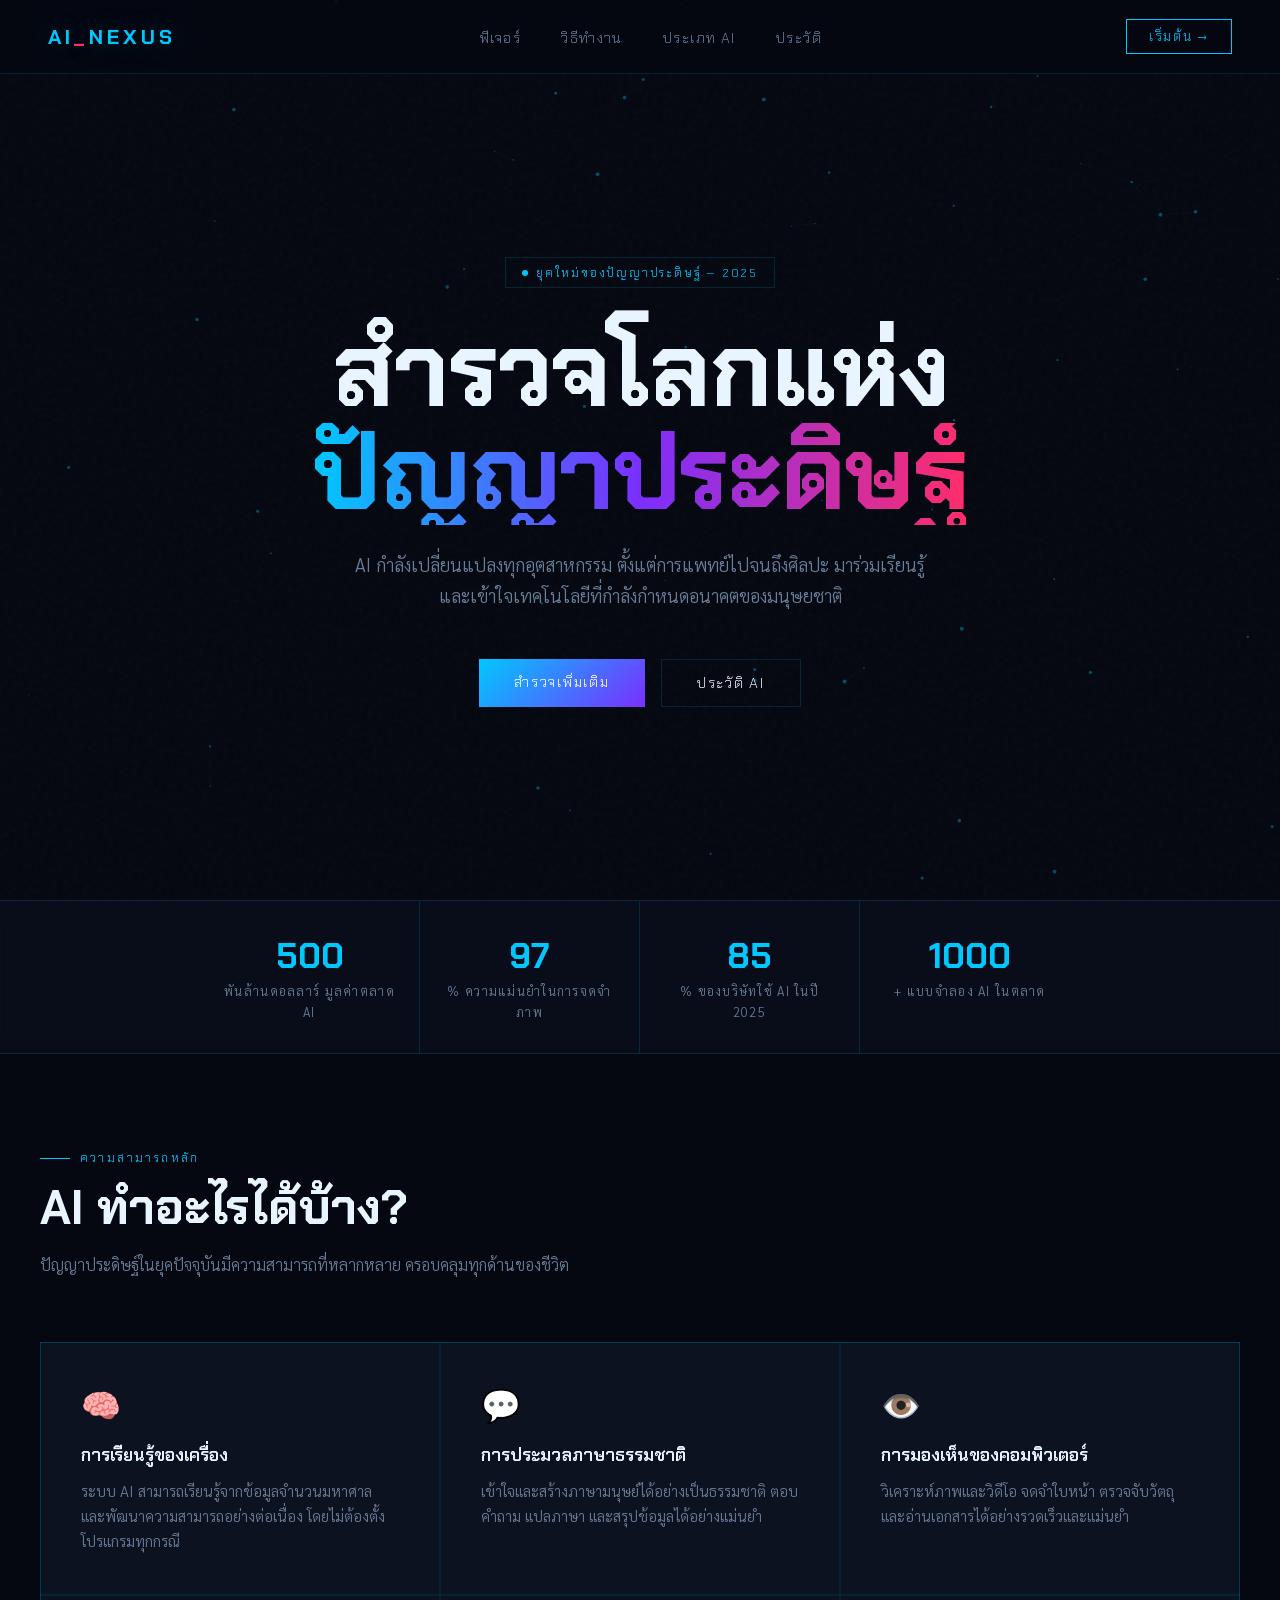
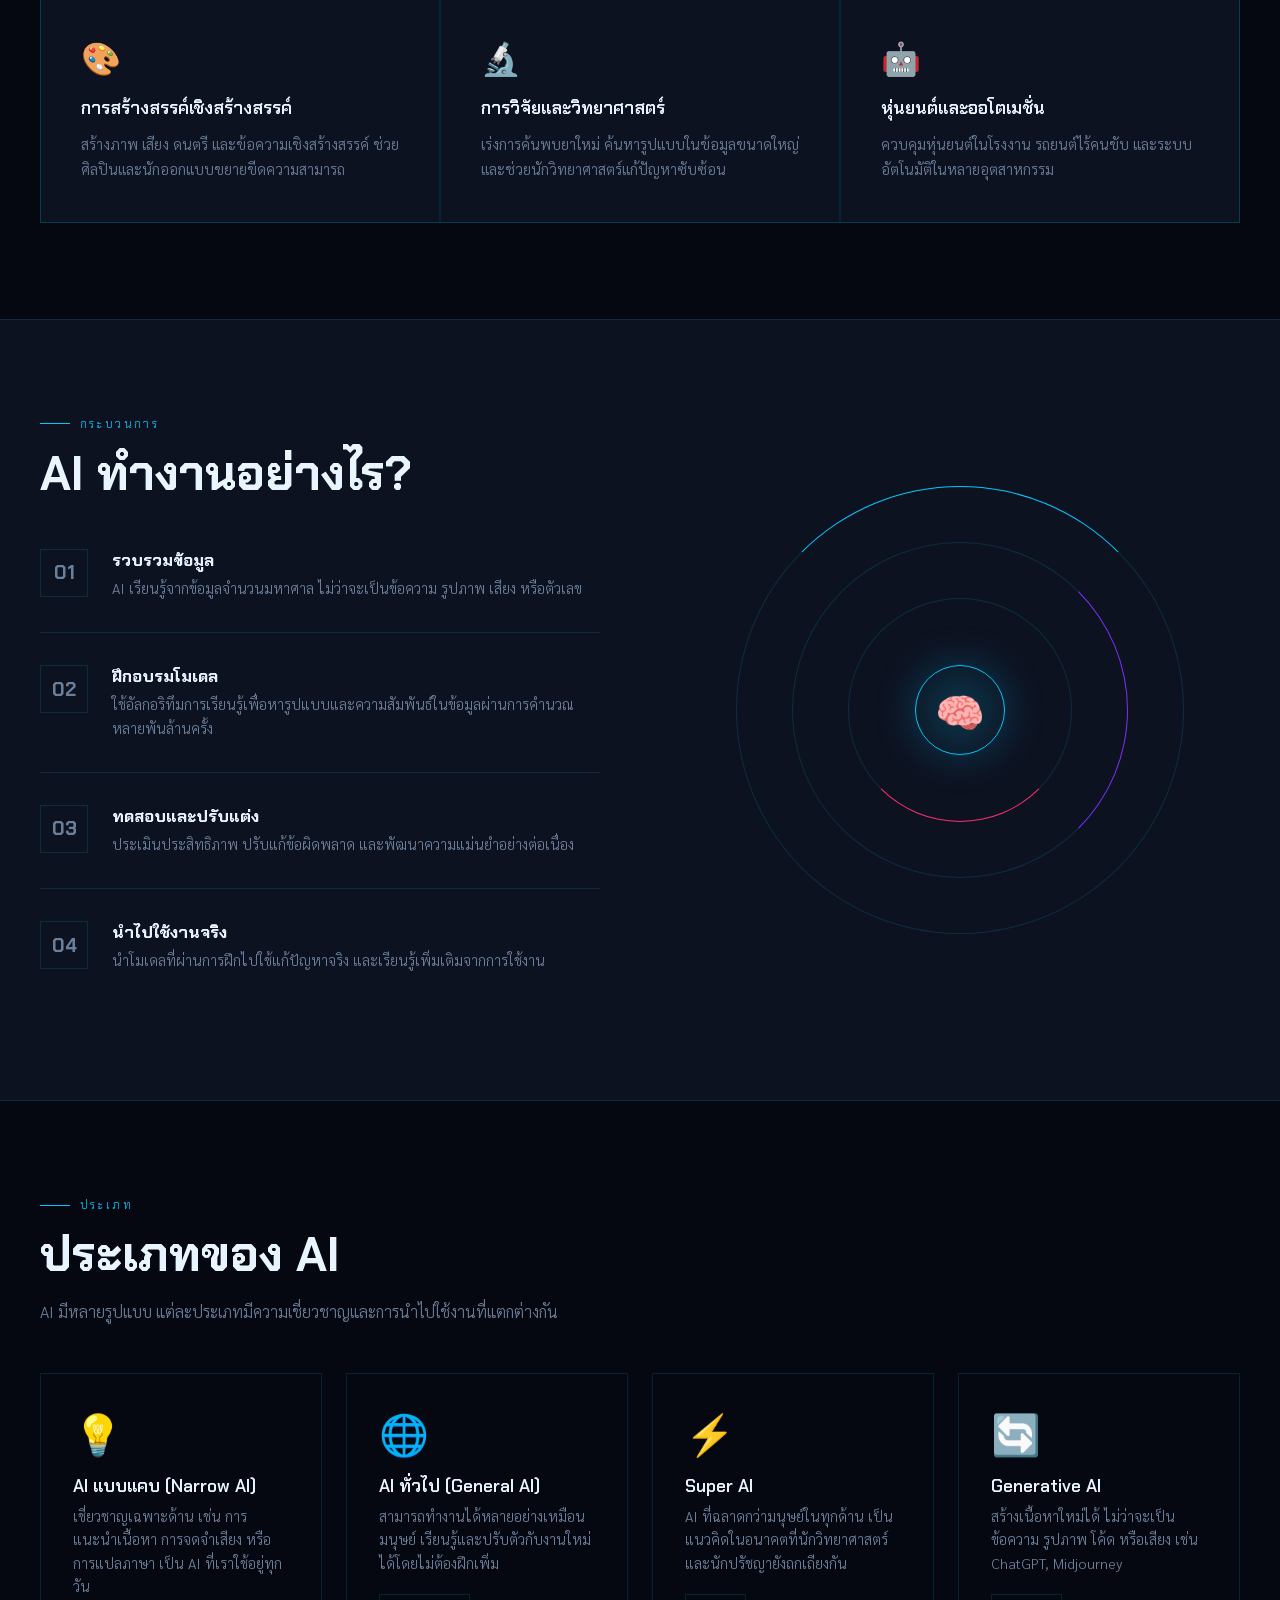
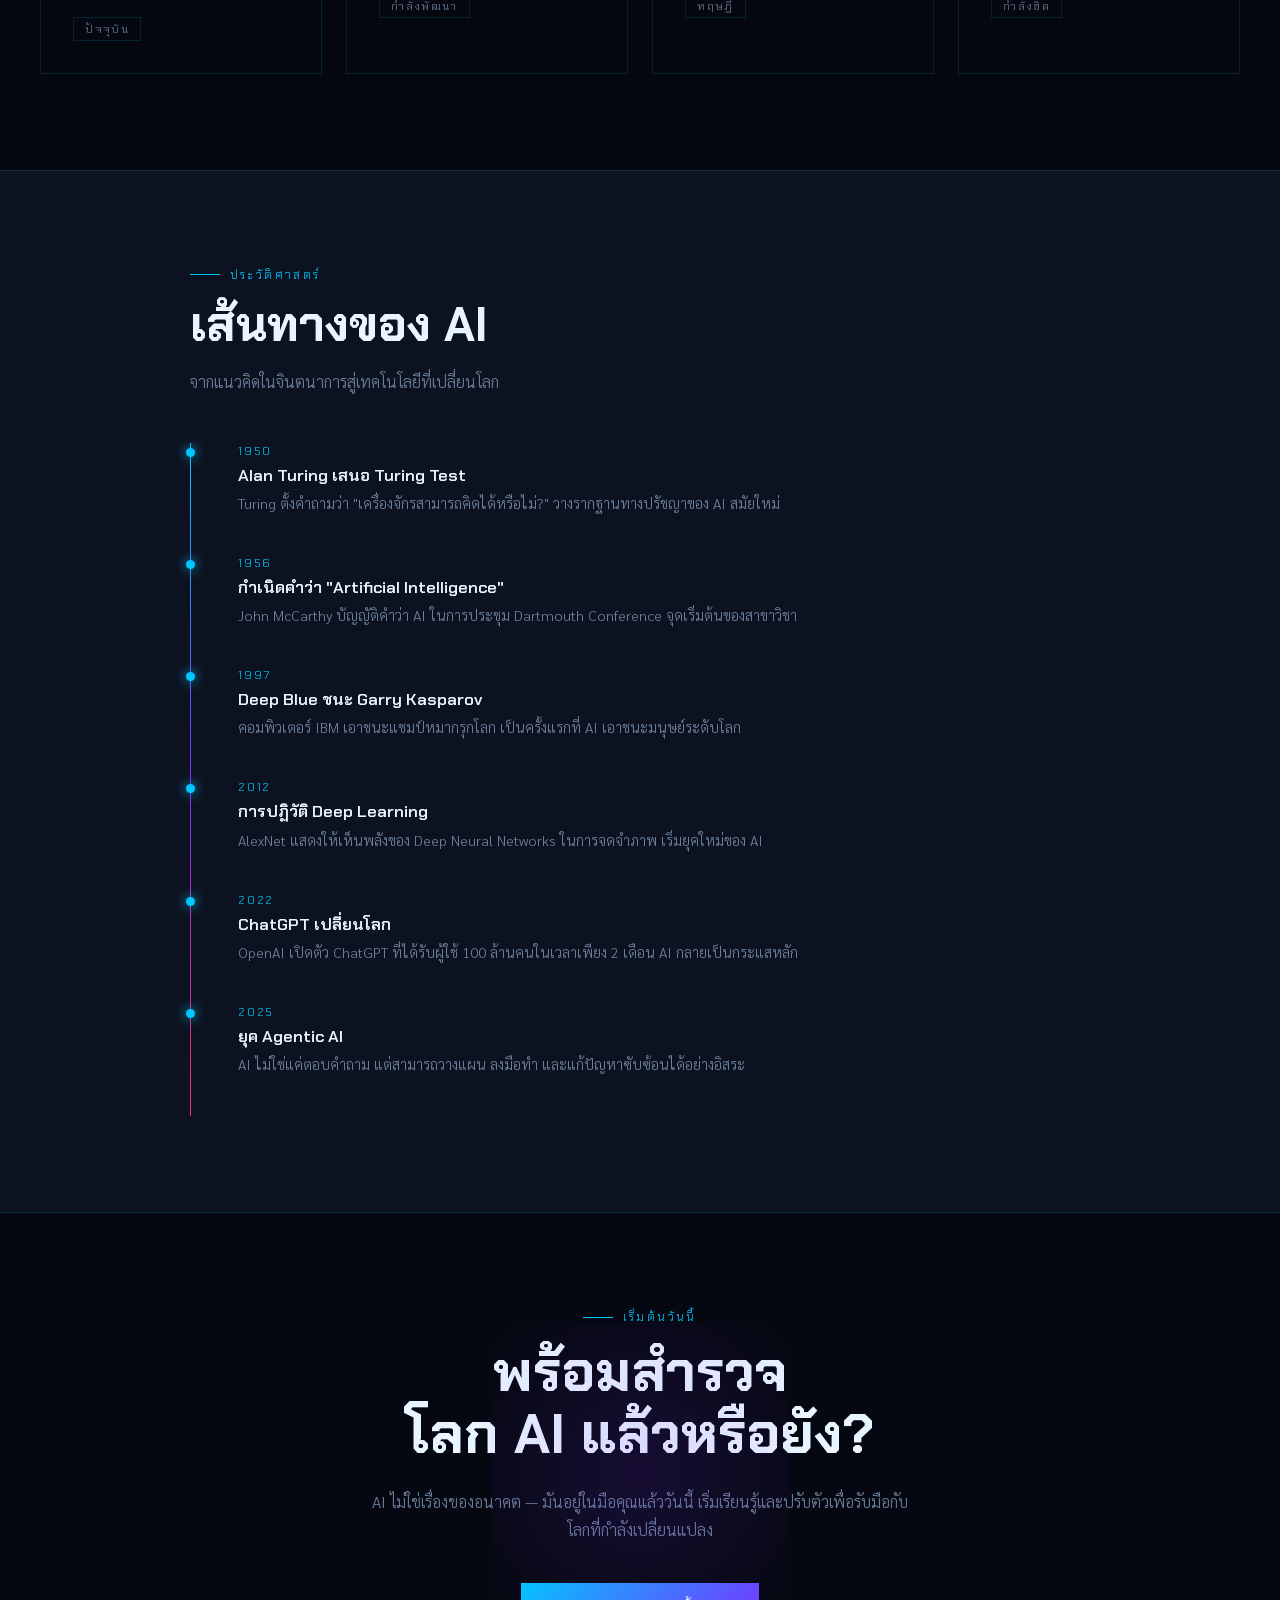
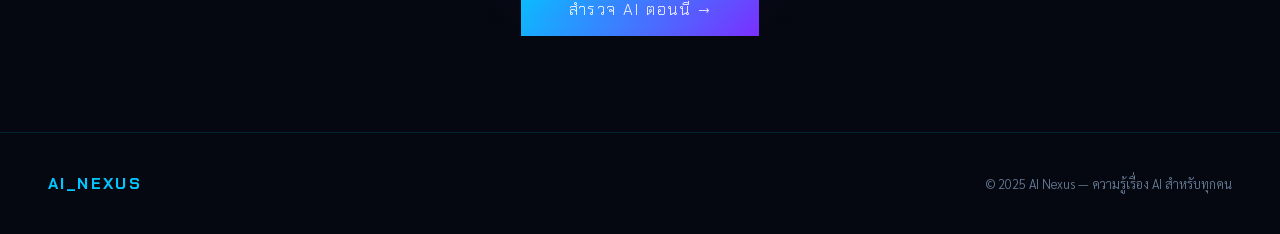
==== index.html @ 06ffc242 "Add files via upload" ====
<!DOCTYPE html>
<html lang="th">
<head>
  <meta charset="UTF-8" />
  <meta name="viewport" content="width=device-width, initial-scale=1.0"/>
  <title>AI NEXUS — อนาคตของปัญญาประดิษฐ์</title>
  <link href="https://fonts.googleapis.com/css2?family=Chakra+Petch:wght@300;400;600;700&family=Sarabun:wght@300;400;600&display=swap" rel="stylesheet"/>
  <style>
    :root {
      --bg: #050810;
      --surface: #0d1220;
      --border: rgba(0,200,255,0.15);
      --accent: #00c8ff;
      --accent2: #7b2fff;
      --accent3: #ff2d6b;
      --text: #e8f4ff;
      --muted: #6a7f9a;
      --glow: 0 0 30px rgba(0,200,255,0.3);
    }

    *, *::before, *::after { box-sizing: border-box; margin: 0; padding: 0; }

    html { scroll-behavior: smooth; }

    body {
      background: var(--bg);
      color: var(--text);
      font-family: 'Sarabun', sans-serif;
      font-weight: 300;
      overflow-x: hidden;
    }

    /* ── CANVAS BACKGROUND ── */
    #bg-canvas {
      position: fixed;
      inset: 0;
      z-index: 0;
      pointer-events: none;
    }

    /* ── NOISE OVERLAY ── */
    body::before {
      content: '';
      position: fixed;
      inset: 0;
      background-image: url("data:image/svg+xml,%3Csvg viewBox='0 0 200 200' xmlns='http://www.w3.org/2000/svg'%3E%3Cfilter id='n'%3E%3CfeTurbulence type='fractalNoise' baseFrequency='0.9' numOctaves='4' stitchTiles='stitch'/%3E%3C/filter%3E%3Crect width='100%25' height='100%25' filter='url(%23n)' opacity='0.04'/%3E%3C/svg%3E");
      pointer-events: none;
      z-index: 1;
      opacity: 0.6;
    }

    /* ── NAV ── */
    nav {
      position: fixed;
      top: 0; left: 0; right: 0;
      z-index: 100;
      display: flex;
      align-items: center;
      justify-content: space-between;
      padding: 1.2rem 3rem;
      border-bottom: 1px solid var(--border);
      backdrop-filter: blur(20px);
      background: rgba(5,8,16,0.7);
    }

    .nav-logo {
      font-family: 'Chakra Petch', monospace;
      font-weight: 700;
      font-size: 1.3rem;
      letter-spacing: 0.2em;
      color: var(--accent);
      text-shadow: var(--glow);
    }

    .nav-logo span { color: var(--accent3); }

    .nav-links {
      display: flex;
      gap: 2.5rem;
      list-style: none;
    }

    .nav-links a {
      color: var(--muted);
      text-decoration: none;
      font-size: 0.9rem;
      letter-spacing: 0.1em;
      transition: color 0.3s;
      font-family: 'Chakra Petch', monospace;
    }

    .nav-links a:hover { color: var(--accent); }

    .nav-cta {
      background: transparent;
      border: 1px solid var(--accent);
      color: var(--accent);
      padding: 0.5rem 1.4rem;
      font-family: 'Chakra Petch', monospace;
      font-size: 0.85rem;
      letter-spacing: 0.12em;
      cursor: pointer;
      transition: all 0.3s;
      text-decoration: none;
    }

    .nav-cta:hover {
      background: var(--accent);
      color: var(--bg);
      box-shadow: var(--glow);
    }

    /* ── HERO ── */
    .hero {
      position: relative;
      z-index: 2;
      min-height: 100vh;
      display: flex;
      flex-direction: column;
      align-items: center;
      justify-content: center;
      text-align: center;
      padding: 8rem 2rem 4rem;
    }

    .hero-badge {
      display: inline-flex;
      align-items: center;
      gap: 0.5rem;
      border: 1px solid var(--border);
      padding: 0.4rem 1rem;
      font-family: 'Chakra Petch', monospace;
      font-size: 0.75rem;
      letter-spacing: 0.15em;
      color: var(--accent);
      margin-bottom: 2rem;
      animation: fadeUp 0.8s ease both;
    }

    .hero-badge::before {
      content: '';
      width: 6px; height: 6px;
      background: var(--accent);
      border-radius: 50%;
      animation: pulse 1.5s infinite;
    }

    @keyframes pulse {
      0%, 100% { opacity: 1; transform: scale(1); }
      50% { opacity: 0.4; transform: scale(1.4); }
    }

    .hero h1 {
      font-family: 'Chakra Petch', monospace;
      font-weight: 700;
      font-size: clamp(2.8rem, 8vw, 7rem);
      line-height: 1.0;
      letter-spacing: -0.02em;
      margin-bottom: 1.5rem;
      animation: fadeUp 0.9s 0.1s ease both;
    }

    .hero h1 .line1 { display: block; color: var(--text); }
    .hero h1 .line2 {
      display: block;
      background: linear-gradient(90deg, var(--accent), var(--accent2), var(--accent3));
      -webkit-background-clip: text;
      -webkit-text-fill-color: transparent;
      background-clip: text;
    }

    .hero-sub {
      font-size: 1.15rem;
      color: var(--muted);
      max-width: 580px;
      line-height: 1.7;
      margin-bottom: 3rem;
      animation: fadeUp 1s 0.2s ease both;
    }

    .hero-actions {
      display: flex;
      gap: 1rem;
      flex-wrap: wrap;
      justify-content: center;
      animation: fadeUp 1s 0.3s ease both;
    }

    .btn-primary {
      background: linear-gradient(135deg, var(--accent), var(--accent2));
      border: none;
      color: #fff;
      padding: 0.85rem 2.2rem;
      font-family: 'Chakra Petch', monospace;
      font-size: 0.9rem;
      letter-spacing: 0.12em;
      cursor: pointer;
      transition: all 0.3s;
      text-decoration: none;
      display: inline-block;
    }

    .btn-primary:hover {
      transform: translateY(-2px);
      box-shadow: 0 8px 30px rgba(0,200,255,0.35);
    }

    .btn-outline {
      background: transparent;
      border: 1px solid var(--border);
      color: var(--text);
      padding: 0.85rem 2.2rem;
      font-family: 'Chakra Petch', monospace;
      font-size: 0.9rem;
      letter-spacing: 0.12em;
      cursor: pointer;
      transition: all 0.3s;
      text-decoration: none;
      display: inline-block;
    }

    .btn-outline:hover {
      border-color: var(--accent);
      color: var(--accent);
    }

    /* ── STATS BAR ── */
    .stats-bar {
      position: relative;
      z-index: 2;
      display: flex;
      justify-content: center;
      gap: 0;
      border-top: 1px solid var(--border);
      border-bottom: 1px solid var(--border);
      background: rgba(13,18,32,0.6);
      backdrop-filter: blur(10px);
    }

    .stat-item {
      flex: 1;
      max-width: 220px;
      padding: 2rem 1.5rem;
      text-align: center;
      border-right: 1px solid var(--border);
      animation: fadeUp 1s ease both;
    }

    .stat-item:last-child { border-right: none; }

    .stat-num {
      font-family: 'Chakra Petch', monospace;
      font-size: 2.2rem;
      font-weight: 700;
      color: var(--accent);
      display: block;
    }

    .stat-label {
      font-size: 0.8rem;
      color: var(--muted);
      letter-spacing: 0.1em;
      margin-top: 0.3rem;
    }

    /* ── SECTION COMMON ── */
    section {
      position: relative;
      z-index: 2;
      padding: 6rem 2rem;
    }

    .section-tag {
      font-family: 'Chakra Petch', monospace;
      font-size: 0.75rem;
      letter-spacing: 0.2em;
      color: var(--accent);
      text-transform: uppercase;
      margin-bottom: 1rem;
      display: flex;
      align-items: center;
      gap: 0.6rem;
    }

    .section-tag::before {
      content: '';
      width: 30px; height: 1px;
      background: var(--accent);
    }

    .section-title {
      font-family: 'Chakra Petch', monospace;
      font-size: clamp(1.8rem, 4vw, 3rem);
      font-weight: 700;
      line-height: 1.1;
      margin-bottom: 1rem;
    }

    .section-desc {
      color: var(--muted);
      font-size: 1rem;
      line-height: 1.7;
      max-width: 540px;
    }

    /* ── FEATURES GRID ── */
    #features {
      max-width: 1200px;
      margin: 0 auto;
    }

    .features-header {
      margin-bottom: 4rem;
    }

    .features-grid {
      display: grid;
      grid-template-columns: repeat(auto-fit, minmax(320px, 1fr));
      gap: 1.5px;
      background: var(--border);
      border: 1px solid var(--border);
    }

    .feature-card {
      background: var(--surface);
      padding: 2.5rem;
      transition: background 0.3s;
      position: relative;
      overflow: hidden;
    }

    .feature-card::before {
      content: '';
      position: absolute;
      top: 0; left: 0; right: 0;
      height: 2px;
      background: linear-gradient(90deg, var(--accent), var(--accent2));
      transform: scaleX(0);
      transform-origin: left;
      transition: transform 0.4s ease;
    }

    .feature-card:hover::before { transform: scaleX(1); }
    .feature-card:hover { background: #101828; }

    .feature-icon {
      font-size: 2rem;
      margin-bottom: 1.2rem;
      display: block;
    }

    .feature-title {
      font-family: 'Chakra Petch', monospace;
      font-size: 1.1rem;
      font-weight: 600;
      margin-bottom: 0.8rem;
      color: var(--text);
    }

    .feature-text {
      color: var(--muted);
      font-size: 0.95rem;
      line-height: 1.65;
    }

    /* ── HOW IT WORKS ── */
    #how {
      background: var(--surface);
      border-top: 1px solid var(--border);
      border-bottom: 1px solid var(--border);
    }

    .how-inner {
      max-width: 1200px;
      margin: 0 auto;
      display: grid;
      grid-template-columns: 1fr 1fr;
      gap: 5rem;
      align-items: center;
    }

    .steps {
      display: flex;
      flex-direction: column;
      gap: 0;
    }

    .step {
      display: flex;
      gap: 1.5rem;
      padding: 2rem 0;
      border-bottom: 1px solid var(--border);
      cursor: default;
      transition: all 0.3s;
    }

    .step:last-child { border-bottom: none; }
    .step:hover .step-num { color: var(--accent); border-color: var(--accent); box-shadow: var(--glow); }

    .step-num {
      font-family: 'Chakra Petch', monospace;
      font-size: 1.2rem;
      font-weight: 700;
      color: var(--muted);
      border: 1px solid var(--border);
      width: 48px; height: 48px;
      display: flex;
      align-items: center;
      justify-content: center;
      flex-shrink: 0;
      transition: all 0.3s;
    }

    .step-info h3 {
      font-family: 'Chakra Petch', monospace;
      font-size: 1.05rem;
      margin-bottom: 0.4rem;
    }

    .step-info p {
      color: var(--muted);
      font-size: 0.9rem;
      line-height: 1.6;
    }

    /* ── AI BRAIN VISUAL ── */
    .brain-visual {
      position: relative;
      width: 100%;
      aspect-ratio: 1;
      display: flex;
      align-items: center;
      justify-content: center;
    }

    .brain-ring {
      position: absolute;
      border-radius: 50%;
      border: 1px solid var(--border);
      animation: spin linear infinite;
    }

    .ring1 { width: 80%; height: 80%; border-top-color: var(--accent); animation-duration: 12s; }
    .ring2 { width: 60%; height: 60%; border-right-color: var(--accent2); animation-duration: 8s; animation-direction: reverse; }
    .ring3 { width: 40%; height: 40%; border-bottom-color: var(--accent3); animation-duration: 5s; }

    @keyframes spin {
      from { transform: rotate(0deg); }
      to { transform: rotate(360deg); }
    }

    .brain-core {
      width: 90px; height: 90px;
      background: radial-gradient(circle, rgba(0,200,255,0.2), transparent);
      border: 1px solid var(--accent);
      border-radius: 50%;
      display: flex;
      align-items: center;
      justify-content: center;
      font-size: 2.5rem;
      z-index: 1;
      box-shadow: 0 0 40px rgba(0,200,255,0.25);
      animation: breathe 3s ease-in-out infinite;
    }

    @keyframes breathe {
      0%, 100% { transform: scale(1); box-shadow: 0 0 40px rgba(0,200,255,0.25); }
      50% { transform: scale(1.05); box-shadow: 0 0 60px rgba(0,200,255,0.5); }
    }

    /* ── CARDS (AI TYPES) ── */
    #types {
      max-width: 1200px;
      margin: 0 auto;
    }

    .types-grid {
      display: grid;
      grid-template-columns: repeat(auto-fit, minmax(260px, 1fr));
      gap: 1.5rem;
      margin-top: 3rem;
    }

    .type-card {
      border: 1px solid var(--border);
      padding: 2rem;
      position: relative;
      overflow: hidden;
      transition: all 0.4s;
    }

    .type-card::after {
      content: '';
      position: absolute;
      bottom: 0; left: 0; right: 0;
      height: 60%;
      background: radial-gradient(ellipse at bottom, rgba(0,200,255,0.07), transparent);
      opacity: 0;
      transition: opacity 0.4s;
    }

    .type-card:hover { border-color: var(--accent); transform: translateY(-4px); }
    .type-card:hover::after { opacity: 1; }

    .type-emoji { font-size: 2.5rem; margin-bottom: 1rem; display: block; }

    .type-name {
      font-family: 'Chakra Petch', monospace;
      font-size: 1.1rem;
      font-weight: 600;
      margin-bottom: 0.5rem;
    }

    .type-desc {
      color: var(--muted);
      font-size: 0.9rem;
      line-height: 1.6;
    }

    .type-tag {
      margin-top: 1.2rem;
      display: inline-block;
      font-family: 'Chakra Petch', monospace;
      font-size: 0.7rem;
      letter-spacing: 0.12em;
      padding: 0.25rem 0.7rem;
      border: 1px solid var(--border);
      color: var(--muted);
    }

    /* ── TIMELINE ── */
    #timeline {
      background: var(--surface);
      border-top: 1px solid var(--border);
      border-bottom: 1px solid var(--border);
    }

    .timeline-inner {
      max-width: 900px;
      margin: 0 auto;
    }

    .timeline {
      position: relative;
      margin-top: 3rem;
      padding-left: 3rem;
    }

    .timeline::before {
      content: '';
      position: absolute;
      left: 0; top: 0; bottom: 0;
      width: 1px;
      background: linear-gradient(to bottom, var(--accent), var(--accent2), var(--accent3));
    }

    .tl-item {
      position: relative;
      padding-bottom: 2.5rem;
    }

    .tl-item::before {
      content: '';
      position: absolute;
      left: -3rem;
      top: 0.3rem;
      width: 9px; height: 9px;
      border-radius: 50%;
      background: var(--accent);
      transform: translateX(-4px);
      box-shadow: 0 0 12px var(--accent);
    }

    .tl-year {
      font-family: 'Chakra Petch', monospace;
      font-size: 0.75rem;
      color: var(--accent);
      letter-spacing: 0.15em;
      margin-bottom: 0.3rem;
    }

    .tl-title {
      font-family: 'Chakra Petch', monospace;
      font-size: 1.05rem;
      font-weight: 600;
      margin-bottom: 0.4rem;
    }

    .tl-desc {
      color: var(--muted);
      font-size: 0.9rem;
      line-height: 1.6;
      max-width: 600px;
    }

    /* ── CTA ── */
    #cta {
      text-align: center;
      max-width: 700px;
      margin: 0 auto;
    }

    .cta-glow {
      width: 300px; height: 300px;
      background: radial-gradient(circle, rgba(123,47,255,0.15), transparent);
      position: absolute;
      top: 50%; left: 50%;
      transform: translate(-50%, -50%);
      pointer-events: none;
    }

    /* ── FOOTER ── */
    footer {
      position: relative;
      z-index: 2;
      border-top: 1px solid var(--border);
      padding: 2.5rem 3rem;
      display: flex;
      justify-content: space-between;
      align-items: center;
      flex-wrap: wrap;
      gap: 1rem;
    }

    .footer-logo {
      font-family: 'Chakra Petch', monospace;
      font-weight: 700;
      color: var(--accent);
      font-size: 1rem;
      letter-spacing: 0.15em;
    }

    .footer-copy {
      color: var(--muted);
      font-size: 0.8rem;
    }

    /* ── ANIMATIONS ── */
    @keyframes fadeUp {
      from { opacity: 0; transform: translateY(24px); }
      to { opacity: 1; transform: translateY(0); }
    }

    .reveal {
      opacity: 0;
      transform: translateY(30px);
      transition: opacity 0.7s ease, transform 0.7s ease;
    }

    .reveal.visible {
      opacity: 1;
      transform: translateY(0);
    }

    /* ── SCROLLBAR ── */
    ::-webkit-scrollbar { width: 5px; }
    ::-webkit-scrollbar-track { background: var(--bg); }
    ::-webkit-scrollbar-thumb { background: var(--accent); }

    /* ── RESPONSIVE ── */
    @media (max-width: 768px) {
      nav { padding: 1rem 1.5rem; }
      .nav-links { display: none; }
      .how-inner { grid-template-columns: 1fr; }
      .brain-visual { display: none; }
      footer { flex-direction: column; text-align: center; }
    }
  </style>
</head>
<body>

<canvas id="bg-canvas"></canvas>

<!-- NAV -->
<nav>
  <div class="nav-logo">AI<span>_</span>NEXUS</div>
  <ul class="nav-links">
    <li><a href="#features">ฟีเจอร์</a></li>
    <li><a href="#how">วิธีทำงาน</a></li>
    <li><a href="#types">ประเภท AI</a></li>
    <li><a href="#timeline">ประวัติ</a></li>
  </ul>
  <a href="#cta" class="nav-cta">เริ่มต้น →</a>
</nav>

<!-- HERO -->
<section class="hero">
  <div class="hero-badge">ยุคใหม่ของปัญญาประดิษฐ์ — 2025</div>
  <h1>
    <span class="line1">สำรวจโลกแห่ง</span>
    <span class="line2">ปัญญาประดิษฐ์</span>
  </h1>
  <p class="hero-sub">
    AI กำลังเปลี่ยนแปลงทุกอุตสาหกรรม ตั้งแต่การแพทย์ไปจนถึงศิลปะ
    มาร่วมเรียนรู้และเข้าใจเทคโนโลยีที่กำลังกำหนดอนาคตของมนุษยชาติ
  </p>
  <div class="hero-actions">
    <a href="#features" class="btn-primary">สำรวจเพิ่มเติม</a>
    <a href="#timeline" class="btn-outline">ประวัติ AI</a>
  </div>
</section>

<!-- STATS -->
<div class="stats-bar">
  <div class="stat-item">
    <span class="stat-num" data-target="500">0</span>
    <span class="stat-label">พันล้านดอลลาร์ มูลค่าตลาด AI</span>
  </div>
  <div class="stat-item">
    <span class="stat-num" data-target="97">0</span>
    <span class="stat-label">% ความแม่นยำในการจดจำภาพ</span>
  </div>
  <div class="stat-item">
    <span class="stat-num" data-target="85">0</span>
    <span class="stat-label">% ของบริษัทใช้ AI ในปี 2025</span>
  </div>
  <div class="stat-item">
    <span class="stat-num" data-target="1000">0</span>
    <span class="stat-label">+ แบบจำลอง AI ในตลาด</span>
  </div>
</div>

<!-- FEATURES -->
<section>
  <div id="features">
    <div class="features-header reveal">
      <div class="section-tag">ความสามารถหลัก</div>
      <h2 class="section-title">AI ทำอะไรได้บ้าง?</h2>
      <p class="section-desc">ปัญญาประดิษฐ์ในยุคปัจจุบันมีความสามารถที่หลากหลาย ครอบคลุมทุกด้านของชีวิต</p>
    </div>
    <div class="features-grid">
      <div class="feature-card reveal">
        <span class="feature-icon">🧠</span>
        <div class="feature-title">การเรียนรู้ของเครื่อง</div>
        <p class="feature-text">ระบบ AI สามารถเรียนรู้จากข้อมูลจำนวนมหาศาล และพัฒนาความสามารถอย่างต่อเนื่อง โดยไม่ต้องตั้งโปรแกรมทุกกรณี</p>
      </div>
      <div class="feature-card reveal">
        <span class="feature-icon">💬</span>
        <div class="feature-title">การประมวลภาษาธรรมชาติ</div>
        <p class="feature-text">เข้าใจและสร้างภาษามนุษย์ได้อย่างเป็นธรรมชาติ ตอบคำถาม แปลภาษา และสรุปข้อมูลได้อย่างแม่นยำ</p>
      </div>
      <div class="feature-card reveal">
        <span class="feature-icon">👁️</span>
        <div class="feature-title">การมองเห็นของคอมพิวเตอร์</div>
        <p class="feature-text">วิเคราะห์ภาพและวิดีโอ จดจำใบหน้า ตรวจจับวัตถุ และอ่านเอกสารได้อย่างรวดเร็วและแม่นยำ</p>
      </div>
      <div class="feature-card reveal">
        <span class="feature-icon">🎨</span>
        <div class="feature-title">การสร้างสรรค์เชิงสร้างสรรค์</div>
        <p class="feature-text">สร้างภาพ เสียง ดนตรี และข้อความเชิงสร้างสรรค์ ช่วยศิลปินและนักออกแบบขยายขีดความสามารถ</p>
      </div>
      <div class="feature-card reveal">
        <span class="feature-icon">🔬</span>
        <div class="feature-title">การวิจัยและวิทยาศาสตร์</div>
        <p class="feature-text">เร่งการค้นพบยาใหม่ ค้นหารูปแบบในข้อมูลขนาดใหญ่ และช่วยนักวิทยาศาสตร์แก้ปัญหาซับซ้อน</p>
      </div>
      <div class="feature-card reveal">
        <span class="feature-icon">🤖</span>
        <div class="feature-title">หุ่นยนต์และออโตเมชั่น</div>
        <p class="feature-text">ควบคุมหุ่นยนต์ในโรงงาน รถยนต์ไร้คนขับ และระบบอัตโนมัติในหลายอุตสาหกรรม</p>
      </div>
    </div>
  </div>
</section>

<!-- HOW IT WORKS -->
<section id="how">
  <div class="how-inner">
    <div>
      <div class="section-tag reveal">กระบวนการ</div>
      <h2 class="section-title reveal">AI ทำงานอย่างไร?</h2>
      <div class="steps">
        <div class="step reveal">
          <div class="step-num">01</div>
          <div class="step-info">
            <h3>รวบรวมข้อมูล</h3>
            <p>AI เรียนรู้จากข้อมูลจำนวนมหาศาล ไม่ว่าจะเป็นข้อความ รูปภาพ เสียง หรือตัวเลข</p>
          </div>
        </div>
        <div class="step reveal">
          <div class="step-num">02</div>
          <div class="step-info">
            <h3>ฝึกอบรมโมเดล</h3>
            <p>ใช้อัลกอริทึมการเรียนรู้เพื่อหารูปแบบและความสัมพันธ์ในข้อมูลผ่านการคำนวณหลายพันล้านครั้ง</p>
          </div>
        </div>
        <div class="step reveal">
          <div class="step-num">03</div>
          <div class="step-info">
            <h3>ทดสอบและปรับแต่ง</h3>
            <p>ประเมินประสิทธิภาพ ปรับแก้ข้อผิดพลาด และพัฒนาความแม่นยำอย่างต่อเนื่อง</p>
          </div>
        </div>
        <div class="step reveal">
          <div class="step-num">04</div>
          <div class="step-info">
            <h3>นำไปใช้งานจริง</h3>
            <p>นำโมเดลที่ผ่านการฝึกไปใช้แก้ปัญหาจริง และเรียนรู้เพิ่มเติมจากการใช้งาน</p>
          </div>
        </div>
      </div>
    </div>
    <div class="brain-visual">
      <div class="brain-ring ring1"></div>
      <div class="brain-ring ring2"></div>
      <div class="brain-ring ring3"></div>
      <div class="brain-core">🧠</div>
    </div>
  </div>
</section>

<!-- TYPES -->
<section>
  <div id="types">
    <div class="reveal">
      <div class="section-tag">ประเภท</div>
      <h2 class="section-title">ประเภทของ AI</h2>
      <p class="section-desc">AI มีหลายรูปแบบ แต่ละประเภทมีความเชี่ยวชาญและการนำไปใช้งานที่แตกต่างกัน</p>
    </div>
    <div class="types-grid">
      <div class="type-card reveal">
        <span class="type-emoji">💡</span>
        <div class="type-name">AI แบบแคบ (Narrow AI)</div>
        <p class="type-desc">เชี่ยวชาญเฉพาะด้าน เช่น การแนะนำเนื้อหา การจดจำเสียง หรือการแปลภาษา เป็น AI ที่เราใช้อยู่ทุกวัน</p>
        <span class="type-tag">ปัจจุบัน</span>
      </div>
      <div class="type-card reveal">
        <span class="type-emoji">🌐</span>
        <div class="type-name">AI ทั่วไป (General AI)</div>
        <p class="type-desc">สามารถทำงานได้หลายอย่างเหมือนมนุษย์ เรียนรู้และปรับตัวกับงานใหม่ได้โดยไม่ต้องฝึกเพิ่ม</p>
        <span class="type-tag">กำลังพัฒนา</span>
      </div>
      <div class="type-card reveal">
        <span class="type-emoji">⚡</span>
        <div class="type-name">Super AI</div>
        <p class="type-desc">AI ที่ฉลาดกว่ามนุษย์ในทุกด้าน เป็นแนวคิดในอนาคตที่นักวิทยาศาสตร์และนักปรัชญายังถกเถียงกัน</p>
        <span class="type-tag">ทฤษฎี</span>
      </div>
      <div class="type-card reveal">
        <span class="type-emoji">🔄</span>
        <div class="type-name">Generative AI</div>
        <p class="type-desc">สร้างเนื้อหาใหม่ได้ ไม่ว่าจะเป็นข้อความ รูปภาพ โค้ด หรือเสียง เช่น ChatGPT, Midjourney</p>
        <span class="type-tag">กำลังฮิต</span>
      </div>
    </div>
  </div>
</section>

<!-- TIMELINE -->
<section id="timeline">
  <div class="timeline-inner">
    <div class="reveal">
      <div class="section-tag">ประวัติศาสตร์</div>
      <h2 class="section-title">เส้นทางของ AI</h2>
      <p class="section-desc">จากแนวคิดในจินตนาการสู่เทคโนโลยีที่เปลี่ยนโลก</p>
    </div>
    <div class="timeline">
      <div class="tl-item reveal">
        <div class="tl-year">1950</div>
        <div class="tl-title">Alan Turing เสนอ Turing Test</div>
        <p class="tl-desc">Turing ตั้งคำถามว่า "เครื่องจักรสามารถคิดได้หรือไม่?" วางรากฐานทางปรัชญาของ AI สมัยใหม่</p>
      </div>
      <div class="tl-item reveal">
        <div class="tl-year">1956</div>
        <div class="tl-title">กำเนิดคำว่า "Artificial Intelligence"</div>
        <p class="tl-desc">John McCarthy บัญญัติคำว่า AI ในการประชุม Dartmouth Conference จุดเริ่มต้นของสาขาวิชา</p>
      </div>
      <div class="tl-item reveal">
        <div class="tl-year">1997</div>
        <div class="tl-title">Deep Blue ชนะ Garry Kasparov</div>
        <p class="tl-desc">คอมพิวเตอร์ IBM เอาชนะแชมป์หมากรุกโลก เป็นครั้งแรกที่ AI เอาชนะมนุษย์ระดับโลก</p>
      </div>
      <div class="tl-item reveal">
        <div class="tl-year">2012</div>
        <div class="tl-title">การปฏิวัติ Deep Learning</div>
        <p class="tl-desc">AlexNet แสดงให้เห็นพลังของ Deep Neural Networks ในการจดจำภาพ เริ่มยุคใหม่ของ AI</p>
      </div>
      <div class="tl-item reveal">
        <div class="tl-year">2022</div>
        <div class="tl-title">ChatGPT เปลี่ยนโลก</div>
        <p class="tl-desc">OpenAI เปิดตัว ChatGPT ที่ได้รับผู้ใช้ 100 ล้านคนในเวลาเพียง 2 เดือน AI กลายเป็นกระแสหลัก</p>
      </div>
      <div class="tl-item reveal">
        <div class="tl-year">2025</div>
        <div class="tl-title">ยุค Agentic AI</div>
        <p class="tl-desc">AI ไม่ใช่แค่ตอบคำถาม แต่สามารถวางแผน ลงมือทำ และแก้ปัญหาซับซ้อนได้อย่างอิสระ</p>
      </div>
    </div>
  </div>
</section>

<!-- CTA -->
<section>
  <div id="cta" class="reveal">
    <div class="cta-glow"></div>
    <div class="section-tag" style="justify-content:center">เริ่มต้นวันนี้</div>
    <h2 class="section-title" style="font-size:clamp(2rem,5vw,3.5rem)">พร้อมสำรวจ<br>โลก AI แล้วหรือยัง?</h2>
    <p class="section-desc" style="margin:1.5rem auto 2.5rem;text-align:center">
      AI ไม่ใช่เรื่องของอนาคต — มันอยู่ในมือคุณแล้ววันนี้
      เริ่มเรียนรู้และปรับตัวเพื่อรับมือกับโลกที่กำลังเปลี่ยนแปลง
    </p>
    <a href="#features" class="btn-primary" style="font-size:1rem;padding:1rem 3rem">สำรวจ AI ตอนนี้ →</a>
  </div>
</section>

<!-- FOOTER -->
<footer>
  <div class="footer-logo">AI_NEXUS</div>
  <div class="footer-copy">© 2025 AI Nexus — ความรู้เรื่อง AI สำหรับทุกคน</div>
</footer>

<script>
  /* ── CANVAS PARTICLE NETWORK ── */
  const canvas = document.getElementById('bg-canvas');
  const ctx = canvas.getContext('2d');
  let W, H, particles = [];

  function resize() {
    W = canvas.width = window.innerWidth;
    H = canvas.height = window.innerHeight;
  }

  function createParticles() {
    particles = [];
    const count = Math.floor((W * H) / 18000);
    for (let i = 0; i < count; i++) {
      particles.push({
        x: Math.random() * W,
        y: Math.random() * H,
        vx: (Math.random() - 0.5) * 0.3,
        vy: (Math.random() - 0.5) * 0.3,
        r: Math.random() * 1.5 + 0.5,
      });
    }
  }

  function draw() {
    ctx.clearRect(0, 0, W, H);
    particles.forEach(p => {
      p.x += p.vx; p.y += p.vy;
      if (p.x < 0) p.x = W; if (p.x > W) p.x = 0;
      if (p.y < 0) p.y = H; if (p.y > H) p.y = 0;
      ctx.beginPath();
      ctx.arc(p.x, p.y, p.r, 0, Math.PI * 2);
      ctx.fillStyle = 'rgba(0,200,255,0.35)';
      ctx.fill();
    });
    particles.forEach((a, i) => {
      particles.slice(i + 1).forEach(b => {
        const dx = a.x - b.x, dy = a.y - b.y;
        const dist = Math.sqrt(dx * dx + dy * dy);
        if (dist < 120) {
          ctx.beginPath();
          ctx.moveTo(a.x, a.y);
          ctx.lineTo(b.x, b.y);
          ctx.strokeStyle = `rgba(0,200,255,${0.12 * (1 - dist / 120)})`;
          ctx.lineWidth = 0.5;
          ctx.stroke();
        }
      });
    });
    requestAnimationFrame(draw);
  }

  window.addEventListener('resize', () => { resize(); createParticles(); });
  resize(); createParticles(); draw();

  /* ── COUNTER ANIMATION ── */
  function animateCounter(el, target, suffix = '') {
    let current = 0;
    const step = target / 60;
    const timer = setInterval(() => {
      current += step;
      if (current >= target) { current = target; clearInterval(timer); }
      el.textContent = Math.floor(current) + suffix;
    }, 20);
  }

  const counters = document.querySelectorAll('.stat-num');
  const statsObs = new IntersectionObserver(entries => {
    entries.forEach(e => {
      if (e.isIntersecting) {
        const el = e.target;
        animateCounter(el, +el.dataset.target);
        statsObs.unobserve(el);
      }
    });
  }, { threshold: 0.5 });
  counters.forEach(c => statsObs.observe(c));

  /* ── SCROLL REVEAL ── */
  const reveals = document.querySelectorAll('.reveal');
  const revObs = new IntersectionObserver(entries => {
    entries.forEach((e, i) => {
      if (e.isIntersecting) {
        setTimeout(() => e.target.classList.add('visible'), i * 80);
        revObs.unobserve(e.target);
      }
    });
  }, { threshold: 0.12 });
  reveals.forEach(r => revObs.observe(r));
</script>
</body>
</html>
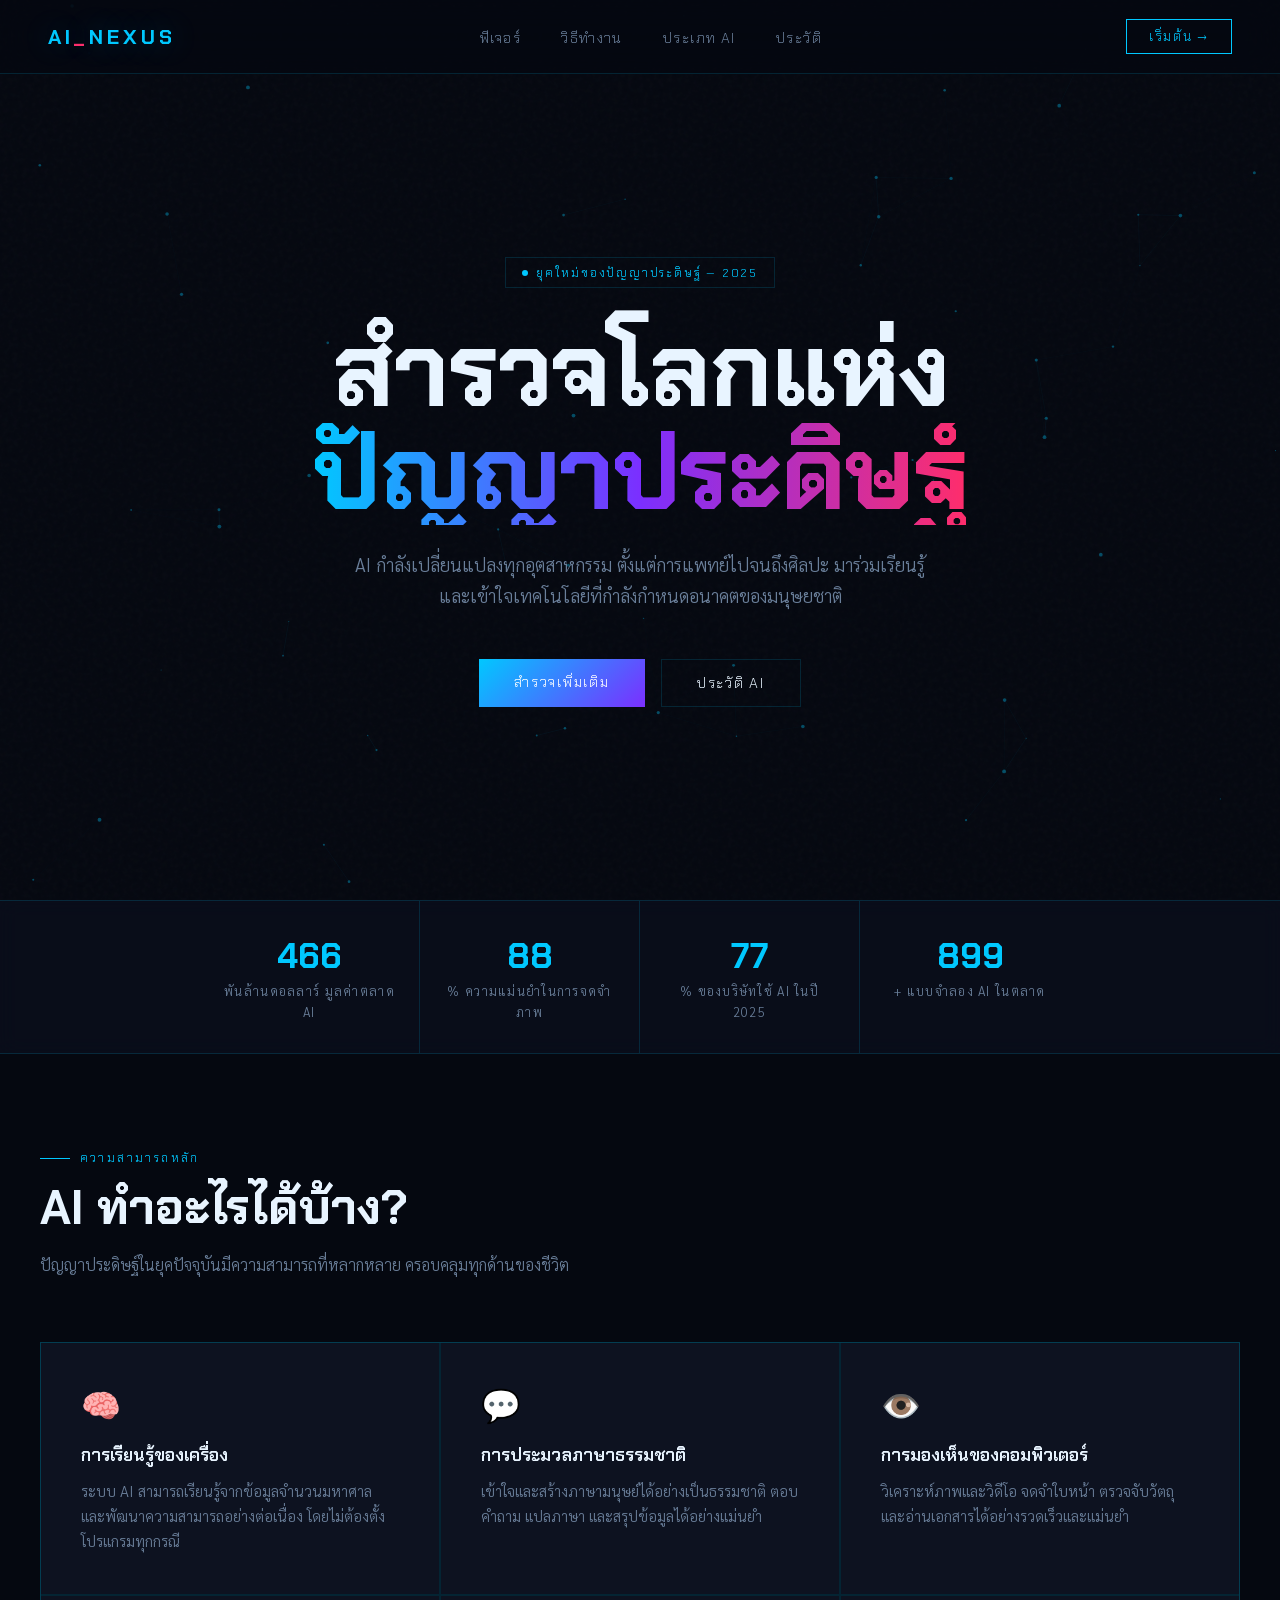
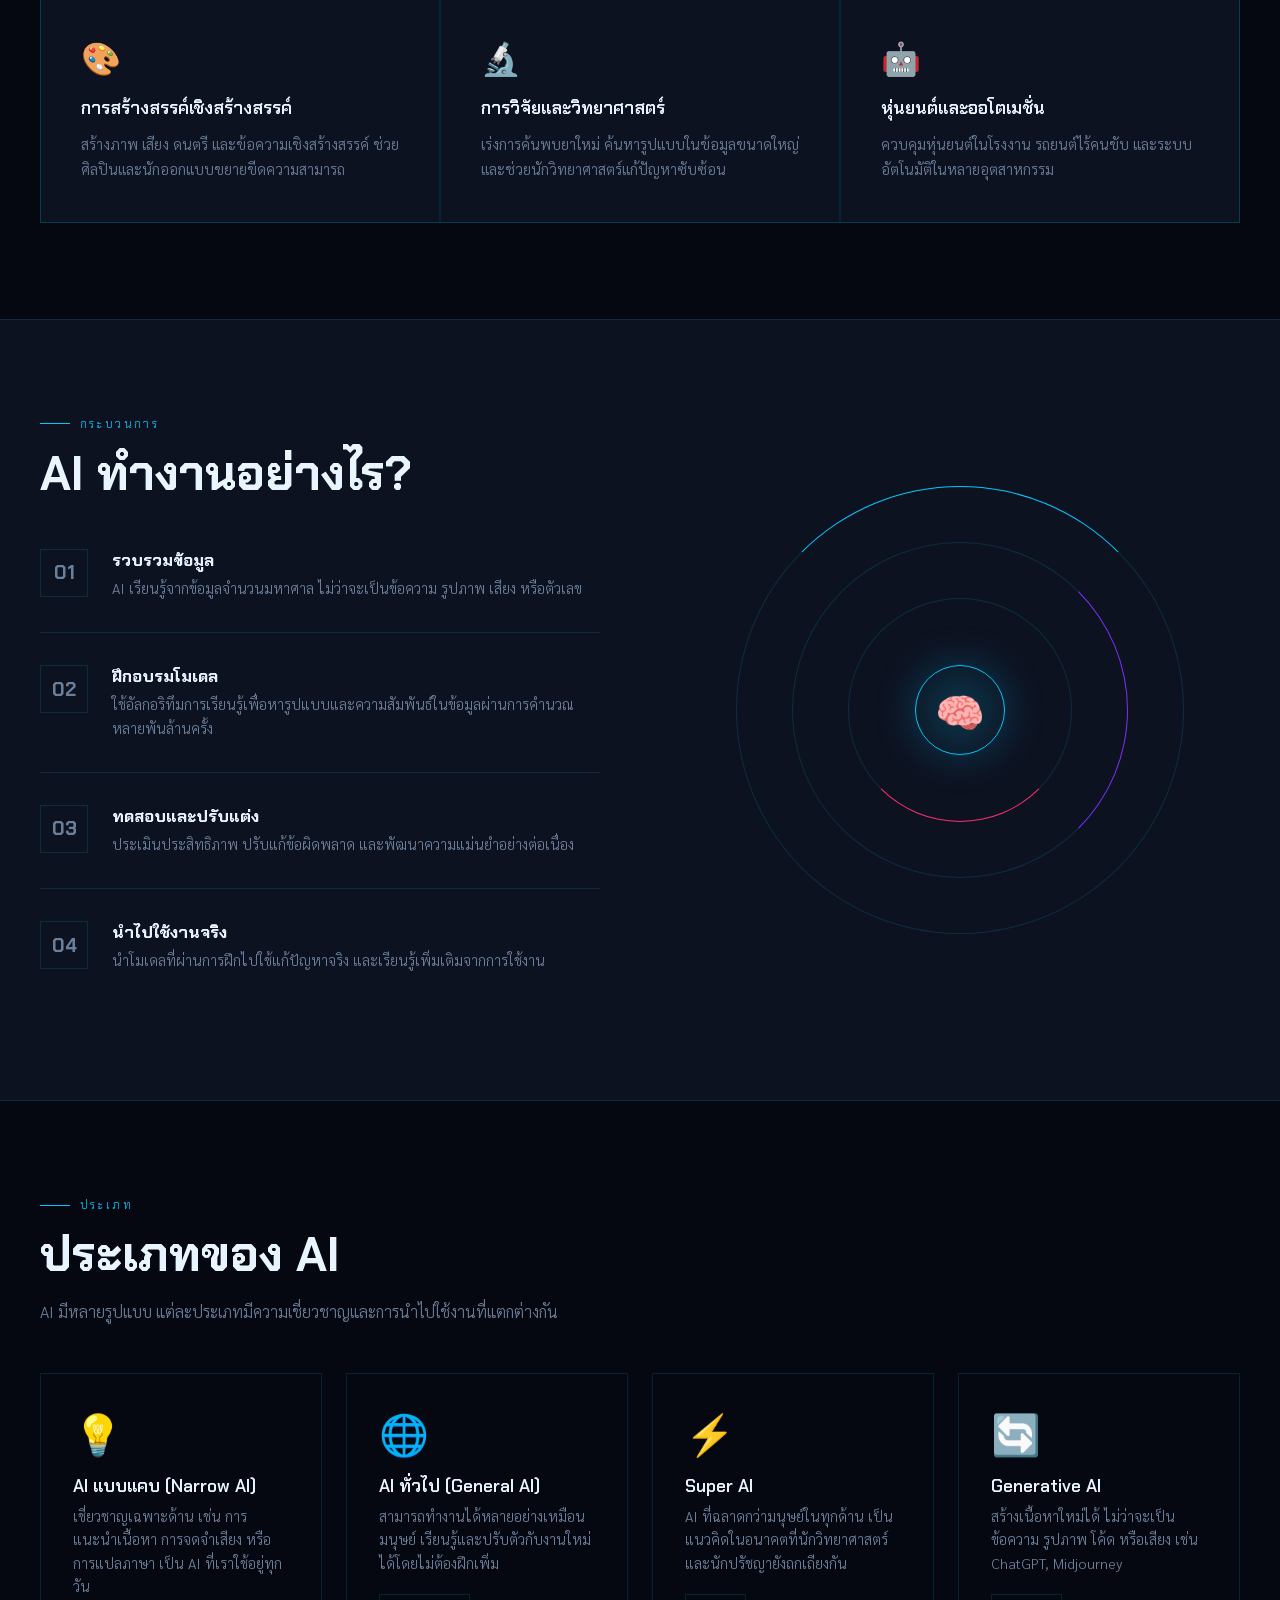
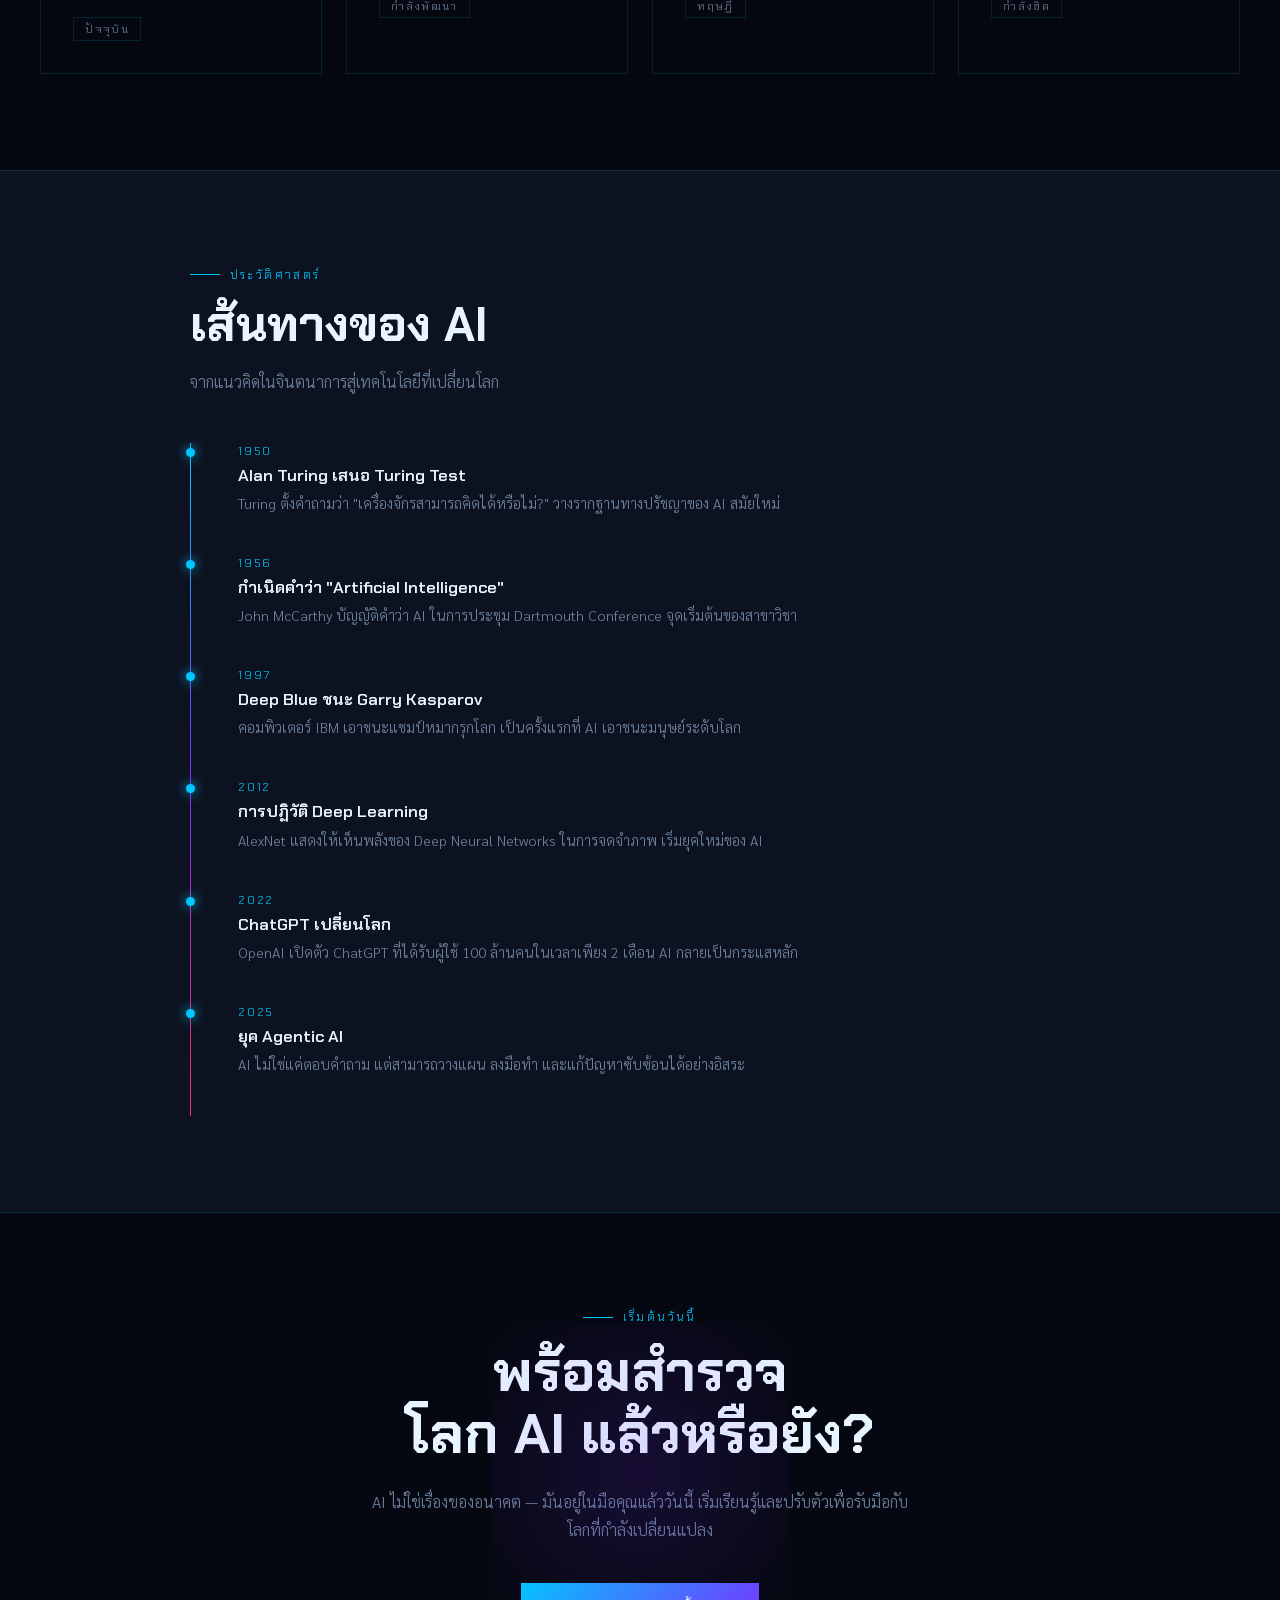
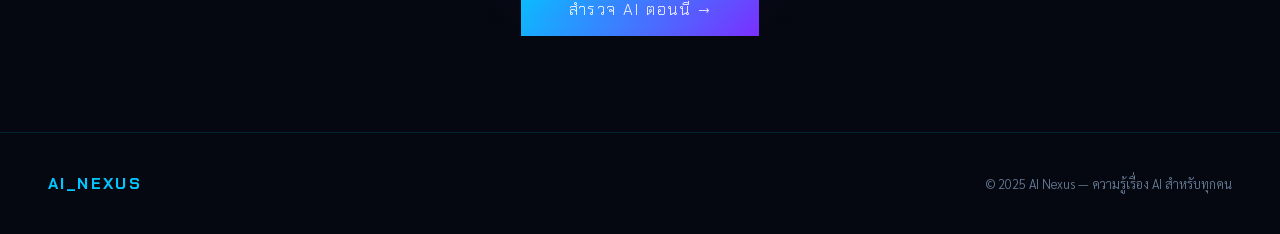
==== commit d1bb1b2c: "Add files via upload" ====
--- a/index.html
+++ b/index.html
@@ -5,667 +5,7 @@
   <meta name="viewport" content="width=device-width, initial-scale=1.0"/>
   <title>AI NEXUS — อนาคตของปัญญาประดิษฐ์</title>
   <link href="https://fonts.googleapis.com/css2?family=Chakra+Petch:wght@300;400;600;700&family=Sarabun:wght@300;400;600&display=swap" rel="stylesheet"/>
-  <style>
-    :root {
-      --bg: #050810;
-      --surface: #0d1220;
-      --border: rgba(0,200,255,0.15);
-      --accent: #00c8ff;
-      --accent2: #7b2fff;
-      --accent3: #ff2d6b;
-      --text: #e8f4ff;
-      --muted: #6a7f9a;
-      --glow: 0 0 30px rgba(0,200,255,0.3);
-    }
-
-    *, *::before, *::after { box-sizing: border-box; margin: 0; padding: 0; }
-
-    html { scroll-behavior: smooth; }
-
-    body {
-      background: var(--bg);
-      color: var(--text);
-      font-family: 'Sarabun', sans-serif;
-      font-weight: 300;
-      overflow-x: hidden;
-    }
-
-    /* ── CANVAS BACKGROUND ── */
-    #bg-canvas {
-      position: fixed;
-      inset: 0;
-      z-index: 0;
-      pointer-events: none;
-    }
-
-    /* ── NOISE OVERLAY ── */
-    body::before {
-      content: '';
-      position: fixed;
-      inset: 0;
-      background-image: url("data:image/svg+xml,%3Csvg viewBox='0 0 200 200' xmlns='http://www.w3.org/2000/svg'%3E%3Cfilter id='n'%3E%3CfeTurbulence type='fractalNoise' baseFrequency='0.9' numOctaves='4' stitchTiles='stitch'/%3E%3C/filter%3E%3Crect width='100%25' height='100%25' filter='url(%23n)' opacity='0.04'/%3E%3C/svg%3E");
-      pointer-events: none;
-      z-index: 1;
-      opacity: 0.6;
-    }
-
-    /* ── NAV ── */
-    nav {
-      position: fixed;
-      top: 0; left: 0; right: 0;
-      z-index: 100;
-      display: flex;
-      align-items: center;
-      justify-content: space-between;
-      padding: 1.2rem 3rem;
-      border-bottom: 1px solid var(--border);
-      backdrop-filter: blur(20px);
-      background: rgba(5,8,16,0.7);
-    }
-
-    .nav-logo {
-      font-family: 'Chakra Petch', monospace;
-      font-weight: 700;
-      font-size: 1.3rem;
-      letter-spacing: 0.2em;
-      color: var(--accent);
-      text-shadow: var(--glow);
-    }
-
-    .nav-logo span { color: var(--accent3); }
-
-    .nav-links {
-      display: flex;
-      gap: 2.5rem;
-      list-style: none;
-    }
-
-    .nav-links a {
-      color: var(--muted);
-      text-decoration: none;
-      font-size: 0.9rem;
-      letter-spacing: 0.1em;
-      transition: color 0.3s;
-      font-family: 'Chakra Petch', monospace;
-    }
-
-    .nav-links a:hover { color: var(--accent); }
-
-    .nav-cta {
-      background: transparent;
-      border: 1px solid var(--accent);
-      color: var(--accent);
-      padding: 0.5rem 1.4rem;
-      font-family: 'Chakra Petch', monospace;
-      font-size: 0.85rem;
-      letter-spacing: 0.12em;
-      cursor: pointer;
-      transition: all 0.3s;
-      text-decoration: none;
-    }
-
-    .nav-cta:hover {
-      background: var(--accent);
-      color: var(--bg);
-      box-shadow: var(--glow);
-    }
-
-    /* ── HERO ── */
-    .hero {
-      position: relative;
-      z-index: 2;
-      min-height: 100vh;
-      display: flex;
-      flex-direction: column;
-      align-items: center;
-      justify-content: center;
-      text-align: center;
-      padding: 8rem 2rem 4rem;
-    }
-
-    .hero-badge {
-      display: inline-flex;
-      align-items: center;
-      gap: 0.5rem;
-      border: 1px solid var(--border);
-      padding: 0.4rem 1rem;
-      font-family: 'Chakra Petch', monospace;
-      font-size: 0.75rem;
-      letter-spacing: 0.15em;
-      color: var(--accent);
-      margin-bottom: 2rem;
-      animation: fadeUp 0.8s ease both;
-    }
-
-    .hero-badge::before {
-      content: '';
-      width: 6px; height: 6px;
-      background: var(--accent);
-      border-radius: 50%;
-      animation: pulse 1.5s infinite;
-    }
-
-    @keyframes pulse {
-      0%, 100% { opacity: 1; transform: scale(1); }
-      50% { opacity: 0.4; transform: scale(1.4); }
-    }
-
-    .hero h1 {
-      font-family: 'Chakra Petch', monospace;
-      font-weight: 700;
-      font-size: clamp(2.8rem, 8vw, 7rem);
-      line-height: 1.0;
-      letter-spacing: -0.02em;
-      margin-bottom: 1.5rem;
-      animation: fadeUp 0.9s 0.1s ease both;
-    }
-
-    .hero h1 .line1 { display: block; color: var(--text); }
-    .hero h1 .line2 {
-      display: block;
-      background: linear-gradient(90deg, var(--accent), var(--accent2), var(--accent3));
-      -webkit-background-clip: text;
-      -webkit-text-fill-color: transparent;
-      background-clip: text;
-    }
-
-    .hero-sub {
-      font-size: 1.15rem;
-      color: var(--muted);
-      max-width: 580px;
-      line-height: 1.7;
-      margin-bottom: 3rem;
-      animation: fadeUp 1s 0.2s ease both;
-    }
-
-    .hero-actions {
-      display: flex;
-      gap: 1rem;
-      flex-wrap: wrap;
-      justify-content: center;
-      animation: fadeUp 1s 0.3s ease both;
-    }
-
-    .btn-primary {
-      background: linear-gradient(135deg, var(--accent), var(--accent2));
-      border: none;
-      color: #fff;
-      padding: 0.85rem 2.2rem;
-      font-family: 'Chakra Petch', monospace;
-      font-size: 0.9rem;
-      letter-spacing: 0.12em;
-      cursor: pointer;
-      transition: all 0.3s;
-      text-decoration: none;
-      display: inline-block;
-    }
-
-    .btn-primary:hover {
-      transform: translateY(-2px);
-      box-shadow: 0 8px 30px rgba(0,200,255,0.35);
-    }
-
-    .btn-outline {
-      background: transparent;
-      border: 1px solid var(--border);
-      color: var(--text);
-      padding: 0.85rem 2.2rem;
-      font-family: 'Chakra Petch', monospace;
-      font-size: 0.9rem;
-      letter-spacing: 0.12em;
-      cursor: pointer;
-      transition: all 0.3s;
-      text-decoration: none;
-      display: inline-block;
-    }
-
-    .btn-outline:hover {
-      border-color: var(--accent);
-      color: var(--accent);
-    }
-
-    /* ── STATS BAR ── */
-    .stats-bar {
-      position: relative;
-      z-index: 2;
-      display: flex;
-      justify-content: center;
-      gap: 0;
-      border-top: 1px solid var(--border);
-      border-bottom: 1px solid var(--border);
-      background: rgba(13,18,32,0.6);
-      backdrop-filter: blur(10px);
-    }
-
-    .stat-item {
-      flex: 1;
-      max-width: 220px;
-      padding: 2rem 1.5rem;
-      text-align: center;
-      border-right: 1px solid var(--border);
-      animation: fadeUp 1s ease both;
-    }
-
-    .stat-item:last-child { border-right: none; }
-
-    .stat-num {
-      font-family: 'Chakra Petch', monospace;
-      font-size: 2.2rem;
-      font-weight: 700;
-      color: var(--accent);
-      display: block;
-    }
-
-    .stat-label {
-      font-size: 0.8rem;
-      color: var(--muted);
-      letter-spacing: 0.1em;
-      margin-top: 0.3rem;
-    }
-
-    /* ── SECTION COMMON ── */
-    section {
-      position: relative;
-      z-index: 2;
-      padding: 6rem 2rem;
-    }
-
-    .section-tag {
-      font-family: 'Chakra Petch', monospace;
-      font-size: 0.75rem;
-      letter-spacing: 0.2em;
-      color: var(--accent);
-      text-transform: uppercase;
-      margin-bottom: 1rem;
-      display: flex;
-      align-items: center;
-      gap: 0.6rem;
-    }
-
-    .section-tag::before {
-      content: '';
-      width: 30px; height: 1px;
-      background: var(--accent);
-    }
-
-    .section-title {
-      font-family: 'Chakra Petch', monospace;
-      font-size: clamp(1.8rem, 4vw, 3rem);
-      font-weight: 700;
-      line-height: 1.1;
-      margin-bottom: 1rem;
-    }
-
-    .section-desc {
-      color: var(--muted);
-      font-size: 1rem;
-      line-height: 1.7;
-      max-width: 540px;
-    }
-
-    /* ── FEATURES GRID ── */
-    #features {
-      max-width: 1200px;
-      margin: 0 auto;
-    }
-
-    .features-header {
-      margin-bottom: 4rem;
-    }
-
-    .features-grid {
-      display: grid;
-      grid-template-columns: repeat(auto-fit, minmax(320px, 1fr));
-      gap: 1.5px;
-      background: var(--border);
-      border: 1px solid var(--border);
-    }
-
-    .feature-card {
-      background: var(--surface);
-      padding: 2.5rem;
-      transition: background 0.3s;
-      position: relative;
-      overflow: hidden;
-    }
-
-    .feature-card::before {
-      content: '';
-      position: absolute;
-      top: 0; left: 0; right: 0;
-      height: 2px;
-      background: linear-gradient(90deg, var(--accent), var(--accent2));
-      transform: scaleX(0);
-      transform-origin: left;
-      transition: transform 0.4s ease;
-    }
-
-    .feature-card:hover::before { transform: scaleX(1); }
-    .feature-card:hover { background: #101828; }
-
-    .feature-icon {
-      font-size: 2rem;
-      margin-bottom: 1.2rem;
-      display: block;
-    }
-
-    .feature-title {
-      font-family: 'Chakra Petch', monospace;
-      font-size: 1.1rem;
-      font-weight: 600;
-      margin-bottom: 0.8rem;
-      color: var(--text);
-    }
-
-    .feature-text {
-      color: var(--muted);
-      font-size: 0.95rem;
-      line-height: 1.65;
-    }
-
-    /* ── HOW IT WORKS ── */
-    #how {
-      background: var(--surface);
-      border-top: 1px solid var(--border);
-      border-bottom: 1px solid var(--border);
-    }
-
-    .how-inner {
-      max-width: 1200px;
-      margin: 0 auto;
-      display: grid;
-      grid-template-columns: 1fr 1fr;
-      gap: 5rem;
-      align-items: center;
-    }
-
-    .steps {
-      display: flex;
-      flex-direction: column;
-      gap: 0;
-    }
-
-    .step {
-      display: flex;
-      gap: 1.5rem;
-      padding: 2rem 0;
-      border-bottom: 1px solid var(--border);
-      cursor: default;
-      transition: all 0.3s;
-    }
-
-    .step:last-child { border-bottom: none; }
-    .step:hover .step-num { color: var(--accent); border-color: var(--accent); box-shadow: var(--glow); }
-
-    .step-num {
-      font-family: 'Chakra Petch', monospace;
-      font-size: 1.2rem;
-      font-weight: 700;
-      color: var(--muted);
-      border: 1px solid var(--border);
-      width: 48px; height: 48px;
-      display: flex;
-      align-items: center;
-      justify-content: center;
-      flex-shrink: 0;
-      transition: all 0.3s;
-    }
-
-    .step-info h3 {
-      font-family: 'Chakra Petch', monospace;
-      font-size: 1.05rem;
-      margin-bottom: 0.4rem;
-    }
-
-    .step-info p {
-      color: var(--muted);
-      font-size: 0.9rem;
-      line-height: 1.6;
-    }
-
-    /* ── AI BRAIN VISUAL ── */
-    .brain-visual {
-      position: relative;
-      width: 100%;
-      aspect-ratio: 1;
-      display: flex;
-      align-items: center;
-      justify-content: center;
-    }
-
-    .brain-ring {
-      position: absolute;
-      border-radius: 50%;
-      border: 1px solid var(--border);
-      animation: spin linear infinite;
-    }
-
-    .ring1 { width: 80%; height: 80%; border-top-color: var(--accent); animation-duration: 12s; }
-    .ring2 { width: 60%; height: 60%; border-right-color: var(--accent2); animation-duration: 8s; animation-direction: reverse; }
-    .ring3 { width: 40%; height: 40%; border-bottom-color: var(--accent3); animation-duration: 5s; }
-
-    @keyframes spin {
-      from { transform: rotate(0deg); }
-      to { transform: rotate(360deg); }
-    }
-
-    .brain-core {
-      width: 90px; height: 90px;
-      background: radial-gradient(circle, rgba(0,200,255,0.2), transparent);
-      border: 1px solid var(--accent);
-      border-radius: 50%;
-      display: flex;
-      align-items: center;
-      justify-content: center;
-      font-size: 2.5rem;
-      z-index: 1;
-      box-shadow: 0 0 40px rgba(0,200,255,0.25);
-      animation: breathe 3s ease-in-out infinite;
-    }
-
-    @keyframes breathe {
-      0%, 100% { transform: scale(1); box-shadow: 0 0 40px rgba(0,200,255,0.25); }
-      50% { transform: scale(1.05); box-shadow: 0 0 60px rgba(0,200,255,0.5); }
-    }
-
-    /* ── CARDS (AI TYPES) ── */
-    #types {
-      max-width: 1200px;
-      margin: 0 auto;
-    }
-
-    .types-grid {
-      display: grid;
-      grid-template-columns: repeat(auto-fit, minmax(260px, 1fr));
-      gap: 1.5rem;
-      margin-top: 3rem;
-    }
-
-    .type-card {
-      border: 1px solid var(--border);
-      padding: 2rem;
-      position: relative;
-      overflow: hidden;
-      transition: all 0.4s;
-    }
-
-    .type-card::after {
-      content: '';
-      position: absolute;
-      bottom: 0; left: 0; right: 0;
-      height: 60%;
-      background: radial-gradient(ellipse at bottom, rgba(0,200,255,0.07), transparent);
-      opacity: 0;
-      transition: opacity 0.4s;
-    }
-
-    .type-card:hover { border-color: var(--accent); transform: translateY(-4px); }
-    .type-card:hover::after { opacity: 1; }
-
-    .type-emoji { font-size: 2.5rem; margin-bottom: 1rem; display: block; }
-
-    .type-name {
-      font-family: 'Chakra Petch', monospace;
-      font-size: 1.1rem;
-      font-weight: 600;
-      margin-bottom: 0.5rem;
-    }
-
-    .type-desc {
-      color: var(--muted);
-      font-size: 0.9rem;
-      line-height: 1.6;
-    }
-
-    .type-tag {
-      margin-top: 1.2rem;
-      display: inline-block;
-      font-family: 'Chakra Petch', monospace;
-      font-size: 0.7rem;
-      letter-spacing: 0.12em;
-      padding: 0.25rem 0.7rem;
-      border: 1px solid var(--border);
-      color: var(--muted);
-    }
-
-    /* ── TIMELINE ── */
-    #timeline {
-      background: var(--surface);
-      border-top: 1px solid var(--border);
-      border-bottom: 1px solid var(--border);
-    }
-
-    .timeline-inner {
-      max-width: 900px;
-      margin: 0 auto;
-    }
-
-    .timeline {
-      position: relative;
-      margin-top: 3rem;
-      padding-left: 3rem;
-    }
-
-    .timeline::before {
-      content: '';
-      position: absolute;
-      left: 0; top: 0; bottom: 0;
-      width: 1px;
-      background: linear-gradient(to bottom, var(--accent), var(--accent2), var(--accent3));
-    }
-
-    .tl-item {
-      position: relative;
-      padding-bottom: 2.5rem;
-    }
-
-    .tl-item::before {
-      content: '';
-      position: absolute;
-      left: -3rem;
-      top: 0.3rem;
-      width: 9px; height: 9px;
-      border-radius: 50%;
-      background: var(--accent);
-      transform: translateX(-4px);
-      box-shadow: 0 0 12px var(--accent);
-    }
-
-    .tl-year {
-      font-family: 'Chakra Petch', monospace;
-      font-size: 0.75rem;
-      color: var(--accent);
-      letter-spacing: 0.15em;
-      margin-bottom: 0.3rem;
-    }
-
-    .tl-title {
-      font-family: 'Chakra Petch', monospace;
-      font-size: 1.05rem;
-      font-weight: 600;
-      margin-bottom: 0.4rem;
-    }
-
-    .tl-desc {
-      color: var(--muted);
-      font-size: 0.9rem;
-      line-height: 1.6;
-      max-width: 600px;
-    }
-
-    /* ── CTA ── */
-    #cta {
-      text-align: center;
-      max-width: 700px;
-      margin: 0 auto;
-    }
-
-    .cta-glow {
-      width: 300px; height: 300px;
-      background: radial-gradient(circle, rgba(123,47,255,0.15), transparent);
-      position: absolute;
-      top: 50%; left: 50%;
-      transform: translate(-50%, -50%);
-      pointer-events: none;
-    }
-
-    /* ── FOOTER ── */
-    footer {
-      position: relative;
-      z-index: 2;
-      border-top: 1px solid var(--border);
-      padding: 2.5rem 3rem;
-      display: flex;
-      justify-content: space-between;
-      align-items: center;
-      flex-wrap: wrap;
-      gap: 1rem;
-    }
-
-    .footer-logo {
-      font-family: 'Chakra Petch', monospace;
-      font-weight: 700;
-      color: var(--accent);
-      font-size: 1rem;
-      letter-spacing: 0.15em;
-    }
-
-    .footer-copy {
-      color: var(--muted);
-      font-size: 0.8rem;
-    }
-
-    /* ── ANIMATIONS ── */
-    @keyframes fadeUp {
-      from { opacity: 0; transform: translateY(24px); }
-      to { opacity: 1; transform: translateY(0); }
-    }
-
-    .reveal {
-      opacity: 0;
-      transform: translateY(30px);
-      transition: opacity 0.7s ease, transform 0.7s ease;
-    }
-
-    .reveal.visible {
-      opacity: 1;
-      transform: translateY(0);
-    }
-
-    /* ── SCROLLBAR ── */
-    ::-webkit-scrollbar { width: 5px; }
-    ::-webkit-scrollbar-track { background: var(--bg); }
-    ::-webkit-scrollbar-thumb { background: var(--accent); }
-
-    /* ── RESPONSIVE ── */
-    @media (max-width: 768px) {
-      nav { padding: 1rem 1.5rem; }
-      .nav-links { display: none; }
-      .how-inner { grid-template-columns: 1fr; }
-      .brain-visual { display: none; }
-      footer { flex-direction: column; text-align: center; }
-    }
-  </style>
+  <link rel="stylesheet" href="style.css"/>
 </head>
 <body>
 
--- a/style.css
+++ b/style.css
@@ -0,0 +1,659 @@
+  :root {
+    --bg: #050810;
+    --surface: #0d1220;
+    --border: rgba(0,200,255,0.15);
+    --accent: #00c8ff;
+    --accent2: #7b2fff;
+    --accent3: #ff2d6b;
+    --text: #e8f4ff;
+    --muted: #6a7f9a;
+    --glow: 0 0 30px rgba(0,200,255,0.3);
+  }
+
+  *, *::before, *::after { box-sizing: border-box; margin: 0; padding: 0; }
+
+  html { scroll-behavior: smooth; }
+
+  body {
+    background: var(--bg);
+    color: var(--text);
+    font-family: 'Sarabun', sans-serif;
+    font-weight: 300;
+    overflow-x: hidden;
+  }
+
+  /* ── CANVAS BACKGROUND ── */
+  #bg-canvas {
+    position: fixed;
+    inset: 0;
+    z-index: 0;
+    pointer-events: none;
+  }
+
+  /* ── NOISE OVERLAY ── */
+  body::before {
+    content: '';
+    position: fixed;
+    inset: 0;
+    background-image: url("data:image/svg+xml,%3Csvg viewBox='0 0 200 200' xmlns='http://www.w3.org/2000/svg'%3E%3Cfilter id='n'%3E%3CfeTurbulence type='fractalNoise' baseFrequency='0.9' numOctaves='4' stitchTiles='stitch'/%3E%3C/filter%3E%3Crect width='100%25' height='100%25' filter='url(%23n)' opacity='0.04'/%3E%3C/svg%3E");
+    pointer-events: none;
+    z-index: 1;
+    opacity: 0.6;
+  }
+
+  /* ── NAV ── */
+  nav {
+    position: fixed;
+    top: 0; left: 0; right: 0;
+    z-index: 100;
+    display: flex;
+    align-items: center;
+    justify-content: space-between;
+    padding: 1.2rem 3rem;
+    border-bottom: 1px solid var(--border);
+    backdrop-filter: blur(20px);
+    background: rgba(5,8,16,0.7);
+  }
+
+  .nav-logo {
+    font-family: 'Chakra Petch', monospace;
+    font-weight: 700;
+    font-size: 1.3rem;
+    letter-spacing: 0.2em;
+    color: var(--accent);
+    text-shadow: var(--glow);
+  }
+
+  .nav-logo span { color: var(--accent3); }
+
+  .nav-links {
+    display: flex;
+    gap: 2.5rem;
+    list-style: none;
+  }
+
+  .nav-links a {
+    color: var(--muted);
+    text-decoration: none;
+    font-size: 0.9rem;
+    letter-spacing: 0.1em;
+    transition: color 0.3s;
+    font-family: 'Chakra Petch', monospace;
+  }
+
+  .nav-links a:hover { color: var(--accent); }
+
+  .nav-cta {
+    background: transparent;
+    border: 1px solid var(--accent);
+    color: var(--accent);
+    padding: 0.5rem 1.4rem;
+    font-family: 'Chakra Petch', monospace;
+    font-size: 0.85rem;
+    letter-spacing: 0.12em;
+    cursor: pointer;
+    transition: all 0.3s;
+    text-decoration: none;
+  }
+
+  .nav-cta:hover {
+    background: var(--accent);
+    color: var(--bg);
+    box-shadow: var(--glow);
+  }
+
+  /* ── HERO ── */
+  .hero {
+    position: relative;
+    z-index: 2;
+    min-height: 100vh;
+    display: flex;
+    flex-direction: column;
+    align-items: center;
+    justify-content: center;
+    text-align: center;
+    padding: 8rem 2rem 4rem;
+  }
+
+  .hero-badge {
+    display: inline-flex;
+    align-items: center;
+    gap: 0.5rem;
+    border: 1px solid var(--border);
+    padding: 0.4rem 1rem;
+    font-family: 'Chakra Petch', monospace;
+    font-size: 0.75rem;
+    letter-spacing: 0.15em;
+    color: var(--accent);
+    margin-bottom: 2rem;
+    animation: fadeUp 0.8s ease both;
+  }
+
+  .hero-badge::before {
+    content: '';
+    width: 6px; height: 6px;
+    background: var(--accent);
+    border-radius: 50%;
+    animation: pulse 1.5s infinite;
+  }
+
+  @keyframes pulse {
+    0%, 100% { opacity: 1; transform: scale(1); }
+    50% { opacity: 0.4; transform: scale(1.4); }
+  }
+
+  .hero h1 {
+    font-family: 'Chakra Petch', monospace;
+    font-weight: 700;
+    font-size: clamp(2.8rem, 8vw, 7rem);
+    line-height: 1.0;
+    letter-spacing: -0.02em;
+    margin-bottom: 1.5rem;
+    animation: fadeUp 0.9s 0.1s ease both;
+  }
+
+  .hero h1 .line1 { display: block; color: var(--text); }
+  .hero h1 .line2 {
+    display: block;
+    background: linear-gradient(90deg, var(--accent), var(--accent2), var(--accent3));
+    -webkit-background-clip: text;
+    -webkit-text-fill-color: transparent;
+    background-clip: text;
+  }
+
+  .hero-sub {
+    font-size: 1.15rem;
+    color: var(--muted);
+    max-width: 580px;
+    line-height: 1.7;
+    margin-bottom: 3rem;
+    animation: fadeUp 1s 0.2s ease both;
+  }
+
+  .hero-actions {
+    display: flex;
+    gap: 1rem;
+    flex-wrap: wrap;
+    justify-content: center;
+    animation: fadeUp 1s 0.3s ease both;
+  }
+
+  .btn-primary {
+    background: linear-gradient(135deg, var(--accent), var(--accent2));
+    border: none;
+    color: #fff;
+    padding: 0.85rem 2.2rem;
+    font-family: 'Chakra Petch', monospace;
+    font-size: 0.9rem;
+    letter-spacing: 0.12em;
+    cursor: pointer;
+    transition: all 0.3s;
+    text-decoration: none;
+    display: inline-block;
+  }
+
+  .btn-primary:hover {
+    transform: translateY(-2px);
+    box-shadow: 0 8px 30px rgba(0,200,255,0.35);
+  }
+
+  .btn-outline {
+    background: transparent;
+    border: 1px solid var(--border);
+    color: var(--text);
+    padding: 0.85rem 2.2rem;
+    font-family: 'Chakra Petch', monospace;
+    font-size: 0.9rem;
+    letter-spacing: 0.12em;
+    cursor: pointer;
+    transition: all 0.3s;
+    text-decoration: none;
+    display: inline-block;
+  }
+
+  .btn-outline:hover {
+    border-color: var(--accent);
+    color: var(--accent);
+  }
+
+  /* ── STATS BAR ── */
+  .stats-bar {
+    position: relative;
+    z-index: 2;
+    display: flex;
+    justify-content: center;
+    gap: 0;
+    border-top: 1px solid var(--border);
+    border-bottom: 1px solid var(--border);
+    background: rgba(13,18,32,0.6);
+    backdrop-filter: blur(10px);
+  }
+
+  .stat-item {
+    flex: 1;
+    max-width: 220px;
+    padding: 2rem 1.5rem;
+    text-align: center;
+    border-right: 1px solid var(--border);
+    animation: fadeUp 1s ease both;
+  }
+
+  .stat-item:last-child { border-right: none; }
+
+  .stat-num {
+    font-family: 'Chakra Petch', monospace;
+    font-size: 2.2rem;
+    font-weight: 700;
+    color: var(--accent);
+    display: block;
+  }
+
+  .stat-label {
+    font-size: 0.8rem;
+    color: var(--muted);
+    letter-spacing: 0.1em;
+    margin-top: 0.3rem;
+  }
+
+  /* ── SECTION COMMON ── */
+  section {
+    position: relative;
+    z-index: 2;
+    padding: 6rem 2rem;
+  }
+
+  .section-tag {
+    font-family: 'Chakra Petch', monospace;
+    font-size: 0.75rem;
+    letter-spacing: 0.2em;
+    color: var(--accent);
+    text-transform: uppercase;
+    margin-bottom: 1rem;
+    display: flex;
+    align-items: center;
+    gap: 0.6rem;
+  }
+
+  .section-tag::before {
+    content: '';
+    width: 30px; height: 1px;
+    background: var(--accent);
+  }
+
+  .section-title {
+    font-family: 'Chakra Petch', monospace;
+    font-size: clamp(1.8rem, 4vw, 3rem);
+    font-weight: 700;
+    line-height: 1.1;
+    margin-bottom: 1rem;
+  }
+
+  .section-desc {
+    color: var(--muted);
+    font-size: 1rem;
+    line-height: 1.7;
+    max-width: 540px;
+  }
+
+  /* ── FEATURES GRID ── */
+  #features {
+    max-width: 1200px;
+    margin: 0 auto;
+  }
+
+  .features-header {
+    margin-bottom: 4rem;
+  }
+
+  .features-grid {
+    display: grid;
+    grid-template-columns: repeat(auto-fit, minmax(320px, 1fr));
+    gap: 1.5px;
+    background: var(--border);
+    border: 1px solid var(--border);
+  }
+
+  .feature-card {
+    background: var(--surface);
+    padding: 2.5rem;
+    transition: background 0.3s;
+    position: relative;
+    overflow: hidden;
+  }
+
+  .feature-card::before {
+    content: '';
+    position: absolute;
+    top: 0; left: 0; right: 0;
+    height: 2px;
+    background: linear-gradient(90deg, var(--accent), var(--accent2));
+    transform: scaleX(0);
+    transform-origin: left;
+    transition: transform 0.4s ease;
+  }
+
+  .feature-card:hover::before { transform: scaleX(1); }
+  .feature-card:hover { background: #101828; }
+
+  .feature-icon {
+    font-size: 2rem;
+    margin-bottom: 1.2rem;
+    display: block;
+  }
+
+  .feature-title {
+    font-family: 'Chakra Petch', monospace;
+    font-size: 1.1rem;
+    font-weight: 600;
+    margin-bottom: 0.8rem;
+    color: var(--text);
+  }
+
+  .feature-text {
+    color: var(--muted);
+    font-size: 0.95rem;
+    line-height: 1.65;
+  }
+
+  /* ── HOW IT WORKS ── */
+  #how {
+    background: var(--surface);
+    border-top: 1px solid var(--border);
+    border-bottom: 1px solid var(--border);
+  }
+
+  .how-inner {
+    max-width: 1200px;
+    margin: 0 auto;
+    display: grid;
+    grid-template-columns: 1fr 1fr;
+    gap: 5rem;
+    align-items: center;
+  }
+
+  .steps {
+    display: flex;
+    flex-direction: column;
+    gap: 0;
+  }
+
+  .step {
+    display: flex;
+    gap: 1.5rem;
+    padding: 2rem 0;
+    border-bottom: 1px solid var(--border);
+    cursor: default;
+    transition: all 0.3s;
+  }
+
+  .step:last-child { border-bottom: none; }
+  .step:hover .step-num { color: var(--accent); border-color: var(--accent); box-shadow: var(--glow); }
+
+  .step-num {
+    font-family: 'Chakra Petch', monospace;
+    font-size: 1.2rem;
+    font-weight: 700;
+    color: var(--muted);
+    border: 1px solid var(--border);
+    width: 48px; height: 48px;
+    display: flex;
+    align-items: center;
+    justify-content: center;
+    flex-shrink: 0;
+    transition: all 0.3s;
+  }
+
+  .step-info h3 {
+    font-family: 'Chakra Petch', monospace;
+    font-size: 1.05rem;
+    margin-bottom: 0.4rem;
+  }
+
+  .step-info p {
+    color: var(--muted);
+    font-size: 0.9rem;
+    line-height: 1.6;
+  }
+
+  /* ── AI BRAIN VISUAL ── */
+  .brain-visual {
+    position: relative;
+    width: 100%;
+    aspect-ratio: 1;
+    display: flex;
+    align-items: center;
+    justify-content: center;
+  }
+
+  .brain-ring {
+    position: absolute;
+    border-radius: 50%;
+    border: 1px solid var(--border);
+    animation: spin linear infinite;
+  }
+
+  .ring1 { width: 80%; height: 80%; border-top-color: var(--accent); animation-duration: 12s; }
+  .ring2 { width: 60%; height: 60%; border-right-color: var(--accent2); animation-duration: 8s; animation-direction: reverse; }
+  .ring3 { width: 40%; height: 40%; border-bottom-color: var(--accent3); animation-duration: 5s; }
+
+  @keyframes spin {
+    from { transform: rotate(0deg); }
+    to { transform: rotate(360deg); }
+  }
+
+  .brain-core {
+    width: 90px; height: 90px;
+    background: radial-gradient(circle, rgba(0,200,255,0.2), transparent);
+    border: 1px solid var(--accent);
+    border-radius: 50%;
+    display: flex;
+    align-items: center;
+    justify-content: center;
+    font-size: 2.5rem;
+    z-index: 1;
+    box-shadow: 0 0 40px rgba(0,200,255,0.25);
+    animation: breathe 3s ease-in-out infinite;
+  }
+
+  @keyframes breathe {
+    0%, 100% { transform: scale(1); box-shadow: 0 0 40px rgba(0,200,255,0.25); }
+    50% { transform: scale(1.05); box-shadow: 0 0 60px rgba(0,200,255,0.5); }
+  }
+
+  /* ── CARDS (AI TYPES) ── */
+  #types {
+    max-width: 1200px;
+    margin: 0 auto;
+  }
+
+  .types-grid {
+    display: grid;
+    grid-template-columns: repeat(auto-fit, minmax(260px, 1fr));
+    gap: 1.5rem;
+    margin-top: 3rem;
+  }
+
+  .type-card {
+    border: 1px solid var(--border);
+    padding: 2rem;
+    position: relative;
+    overflow: hidden;
+    transition: all 0.4s;
+  }
+
+  .type-card::after {
+    content: '';
+    position: absolute;
+    bottom: 0; left: 0; right: 0;
+    height: 60%;
+    background: radial-gradient(ellipse at bottom, rgba(0,200,255,0.07), transparent);
+    opacity: 0;
+    transition: opacity 0.4s;
+  }
+
+  .type-card:hover { border-color: var(--accent); transform: translateY(-4px); }
+  .type-card:hover::after { opacity: 1; }
+
+  .type-emoji { font-size: 2.5rem; margin-bottom: 1rem; display: block; }
+
+  .type-name {
+    font-family: 'Chakra Petch', monospace;
+    font-size: 1.1rem;
+    font-weight: 600;
+    margin-bottom: 0.5rem;
+  }
+
+  .type-desc {
+    color: var(--muted);
+    font-size: 0.9rem;
+    line-height: 1.6;
+  }
+
+  .type-tag {
+    margin-top: 1.2rem;
+    display: inline-block;
+    font-family: 'Chakra Petch', monospace;
+    font-size: 0.7rem;
+    letter-spacing: 0.12em;
+    padding: 0.25rem 0.7rem;
+    border: 1px solid var(--border);
+    color: var(--muted);
+  }
+
+  /* ── TIMELINE ── */
+  #timeline {
+    background: var(--surface);
+    border-top: 1px solid var(--border);
+    border-bottom: 1px solid var(--border);
+  }
+
+  .timeline-inner {
+    max-width: 900px;
+    margin: 0 auto;
+  }
+
+  .timeline {
+    position: relative;
+    margin-top: 3rem;
+    padding-left: 3rem;
+  }
+
+  .timeline::before {
+    content: '';
+    position: absolute;
+    left: 0; top: 0; bottom: 0;
+    width: 1px;
+    background: linear-gradient(to bottom, var(--accent), var(--accent2), var(--accent3));
+  }
+
+  .tl-item {
+    position: relative;
+    padding-bottom: 2.5rem;
+  }
+
+  .tl-item::before {
+    content: '';
+    position: absolute;
+    left: -3rem;
+    top: 0.3rem;
+    width: 9px; height: 9px;
+    border-radius: 50%;
+    background: var(--accent);
+    transform: translateX(-4px);
+    box-shadow: 0 0 12px var(--accent);
+  }
+
+  .tl-year {
+    font-family: 'Chakra Petch', monospace;
+    font-size: 0.75rem;
+    color: var(--accent);
+    letter-spacing: 0.15em;
+    margin-bottom: 0.3rem;
+  }
+
+  .tl-title {
+    font-family: 'Chakra Petch', monospace;
+    font-size: 1.05rem;
+    font-weight: 600;
+    margin-bottom: 0.4rem;
+  }
+
+  .tl-desc {
+    color: var(--muted);
+    font-size: 0.9rem;
+    line-height: 1.6;
+    max-width: 600px;
+  }
+
+  /* ── CTA ── */
+  #cta {
+    text-align: center;
+    max-width: 700px;
+    margin: 0 auto;
+  }
+
+  .cta-glow {
+    width: 300px; height: 300px;
+    background: radial-gradient(circle, rgba(123,47,255,0.15), transparent);
+    position: absolute;
+    top: 50%; left: 50%;
+    transform: translate(-50%, -50%);
+    pointer-events: none;
+  }
+
+  /* ── FOOTER ── */
+  footer {
+    position: relative;
+    z-index: 2;
+    border-top: 1px solid var(--border);
+    padding: 2.5rem 3rem;
+    display: flex;
+    justify-content: space-between;
+    align-items: center;
+    flex-wrap: wrap;
+    gap: 1rem;
+  }
+
+  .footer-logo {
+    font-family: 'Chakra Petch', monospace;
+    font-weight: 700;
+    color: var(--accent);
+    font-size: 1rem;
+    letter-spacing: 0.15em;
+  }
+
+  .footer-copy {
+    color: var(--muted);
+    font-size: 0.8rem;
+  }
+
+  /* ── ANIMATIONS ── */
+  @keyframes fadeUp {
+    from { opacity: 0; transform: translateY(24px); }
+    to { opacity: 1; transform: translateY(0); }
+  }
+
+  .reveal {
+    opacity: 0;
+    transform: translateY(30px);
+    transition: opacity 0.7s ease, transform 0.7s ease;
+  }
+
+  .reveal.visible {
+    opacity: 1;
+    transform: translateY(0);
+  }
+
+  /* ── SCROLLBAR ── */
+  ::-webkit-scrollbar { width: 5px; }
+  ::-webkit-scrollbar-track { background: var(--bg); }
+  ::-webkit-scrollbar-thumb { background: var(--accent); }
+
+  /* ── RESPONSIVE ── */
+  @media (max-width: 768px) {
+    nav { padding: 1rem 1.5rem; }
+    .nav-links { display: none; }
+    .how-inner { grid-template-columns: 1fr; }
+    .brain-visual { display: none; }
+    footer { flex-direction: column; text-align: center; }
+  }
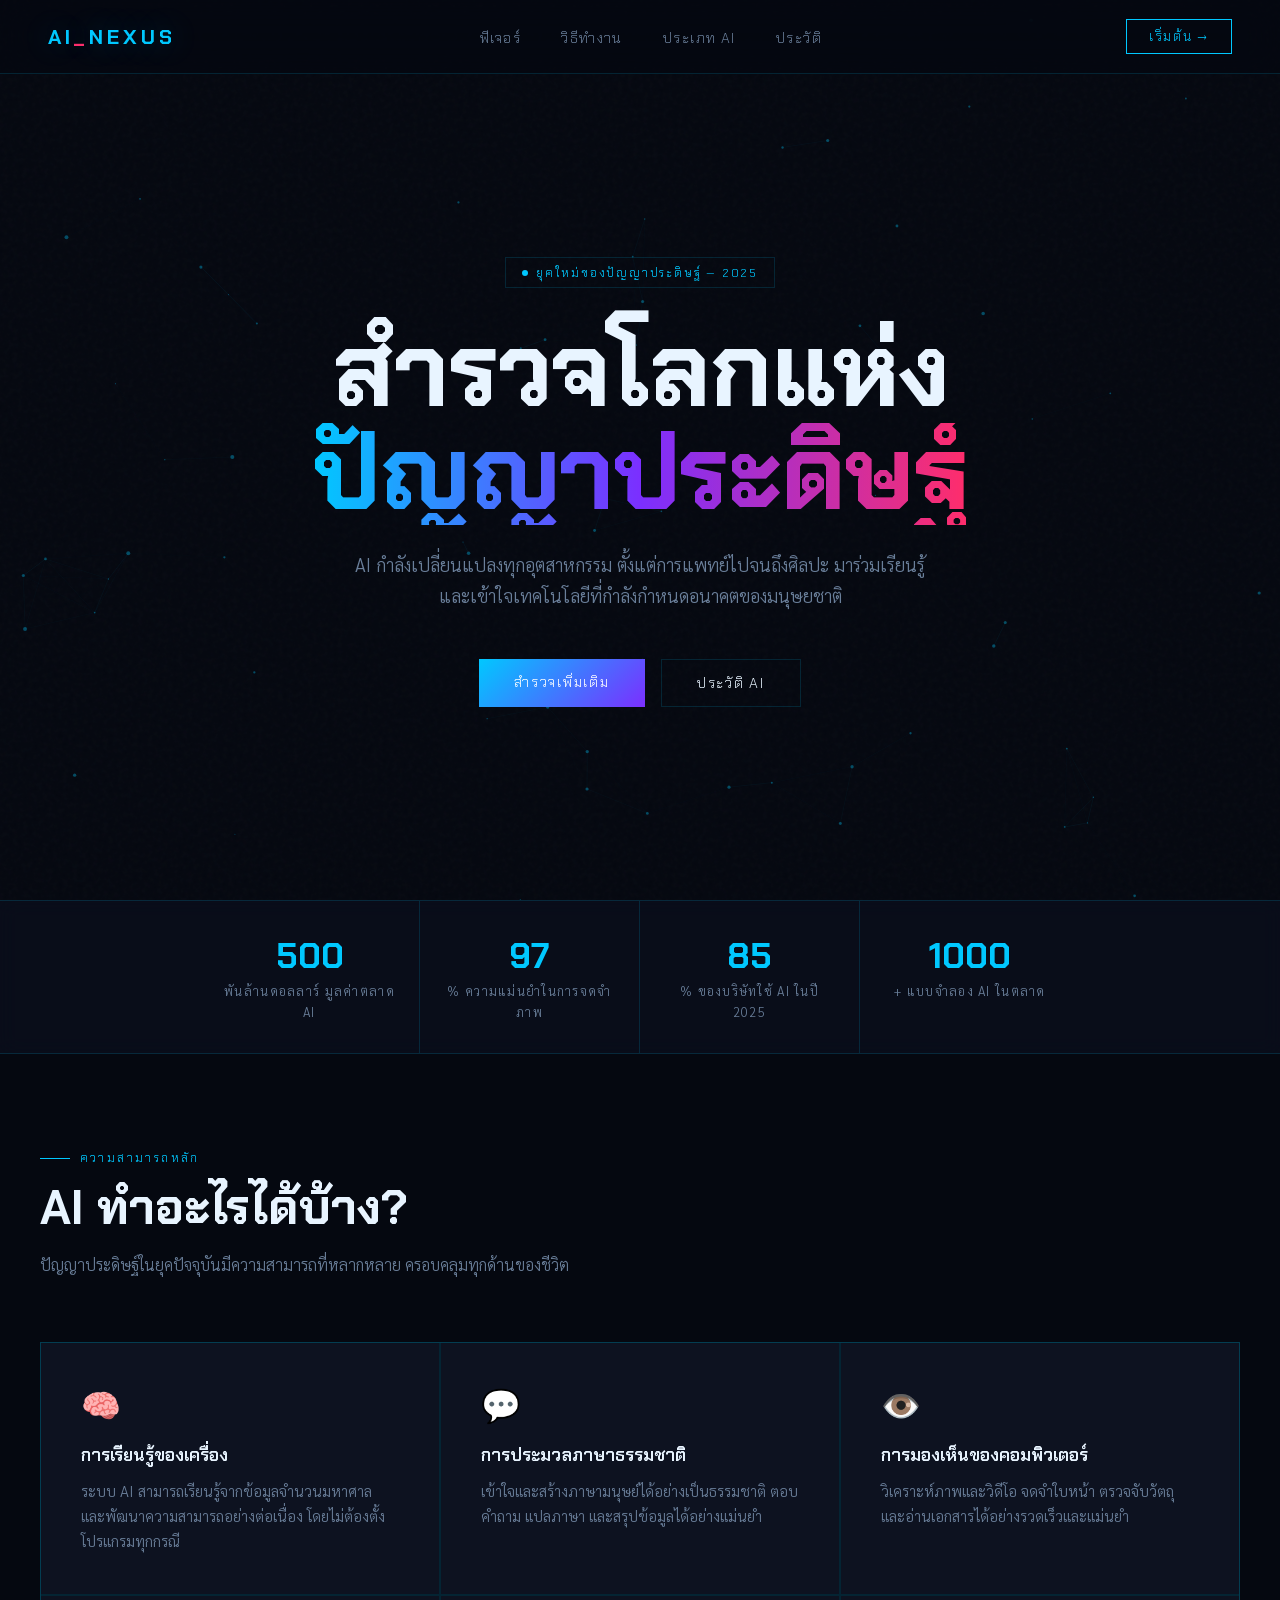
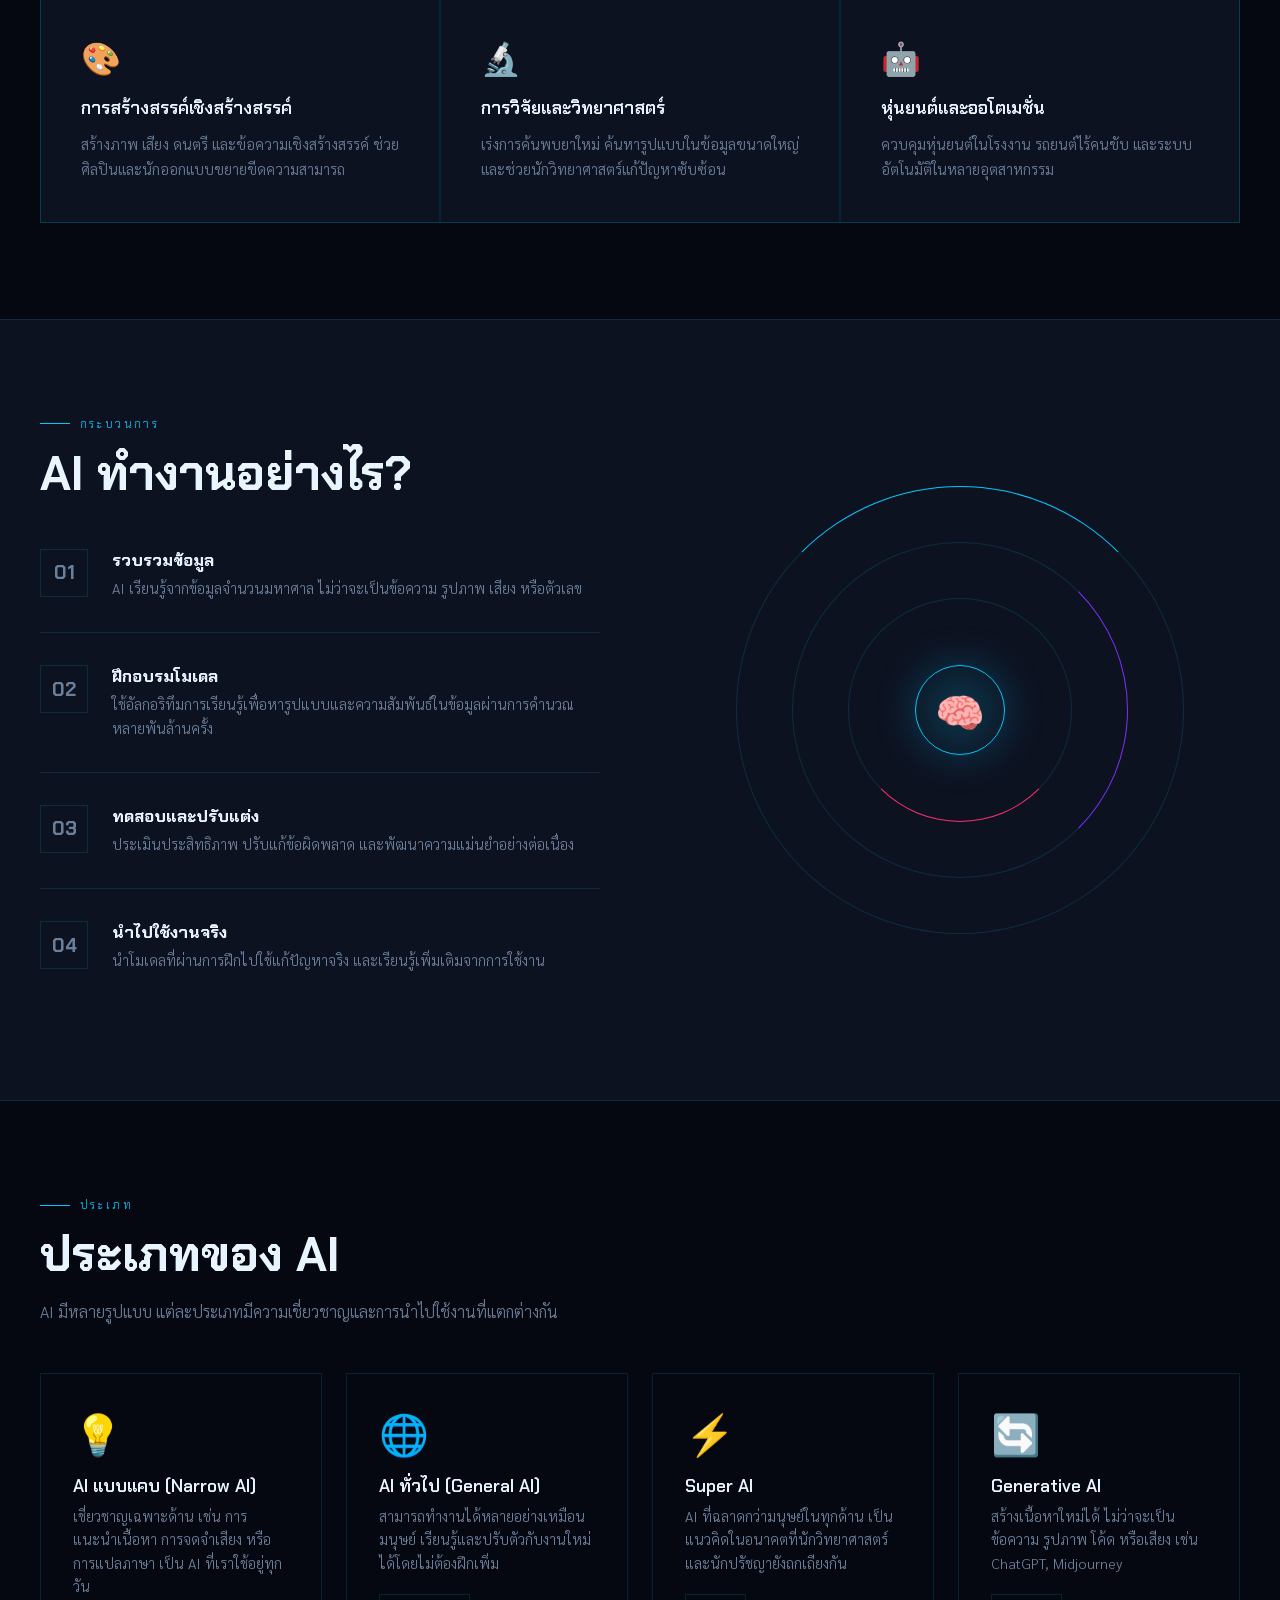
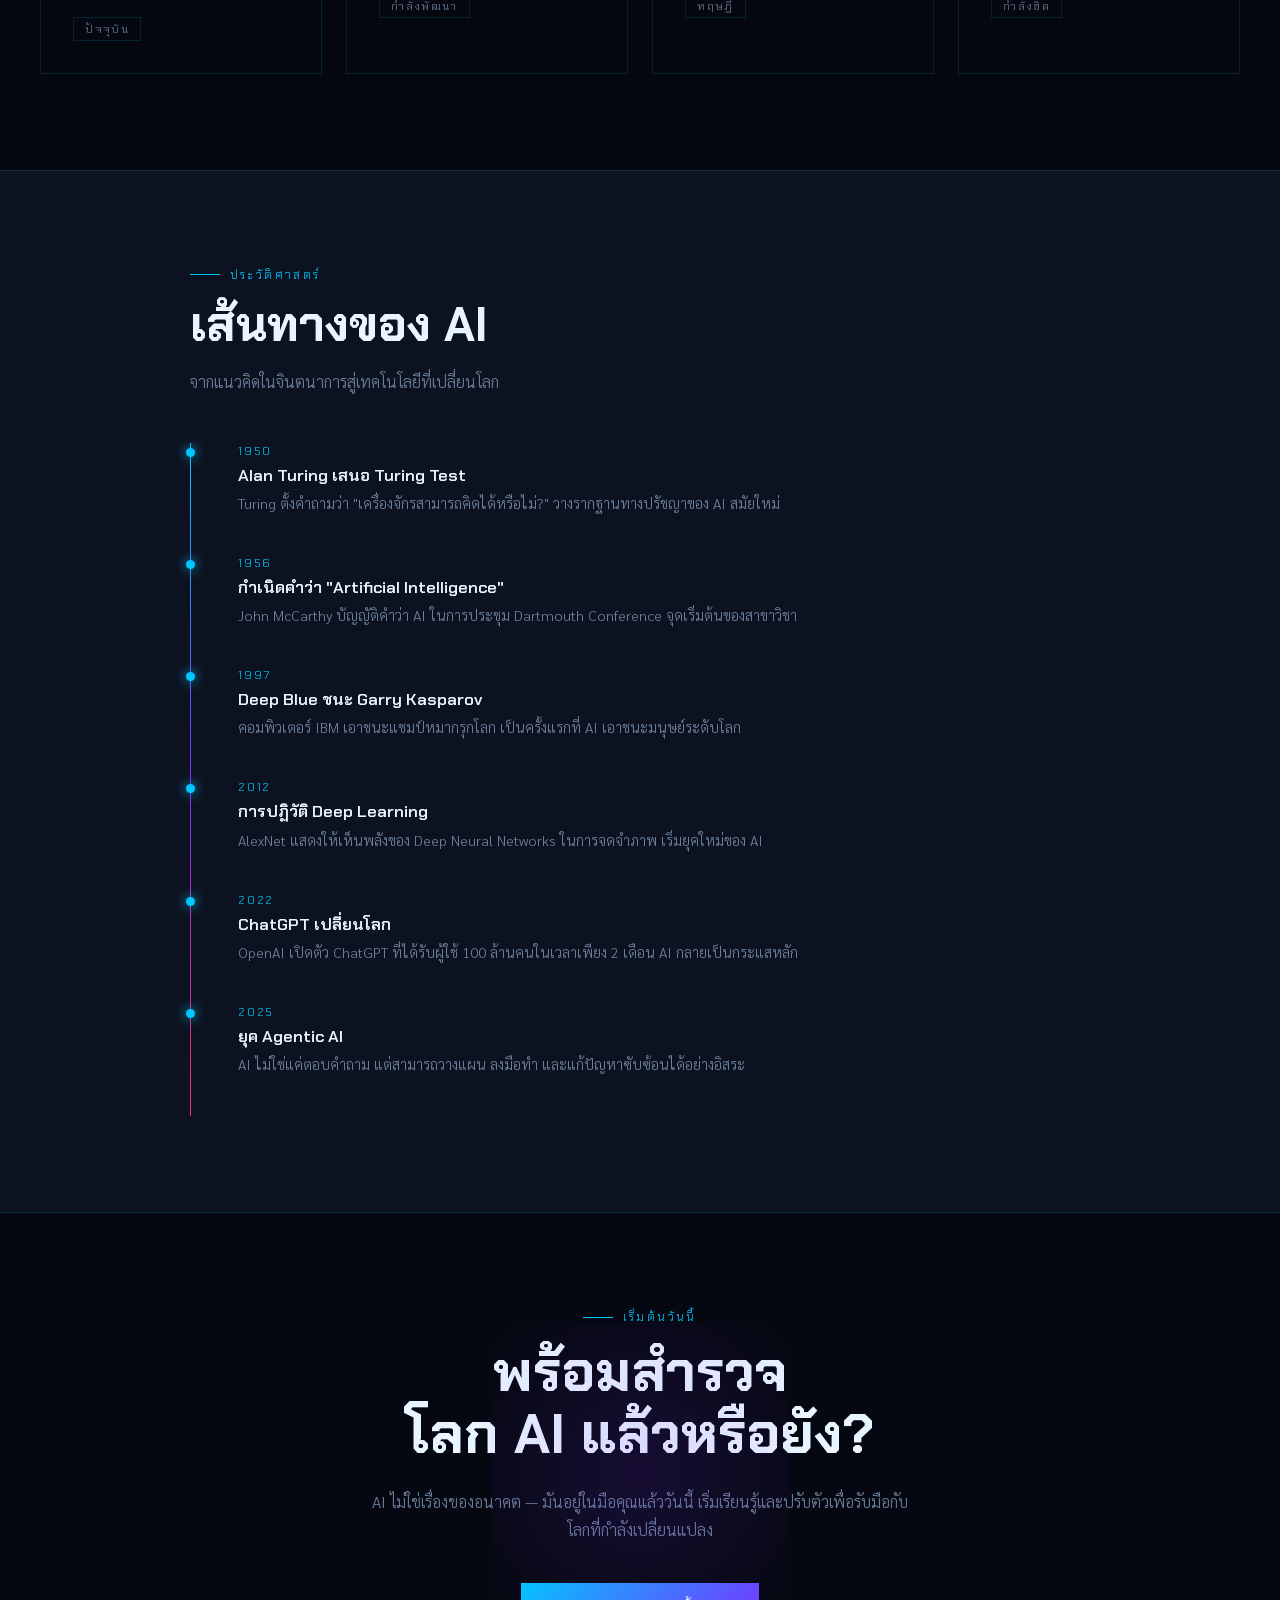
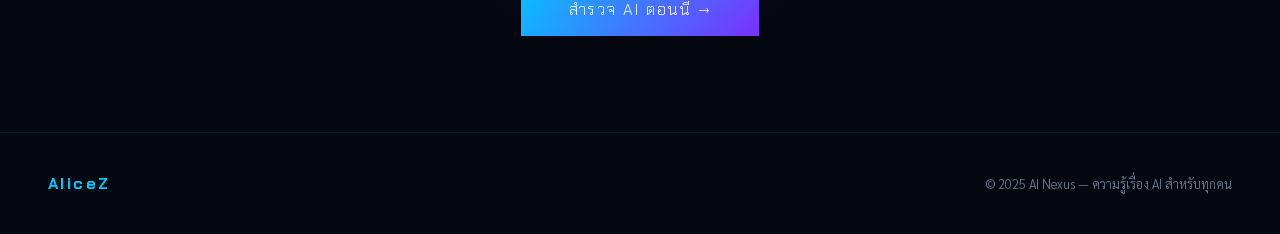
==== commit 05850252: "Update index.html" ====
--- a/index.html
+++ b/index.html
@@ -245,7 +245,7 @@
 
 <!-- FOOTER -->
 <footer>
-  <div class="footer-logo">AI_NEXUS</div>
+  <div class="footer-logo">AliceZ</div>
   <div class="footer-copy">© 2025 AI Nexus — ความรู้เรื่อง AI สำหรับทุกคน</div>
 </footer>
 
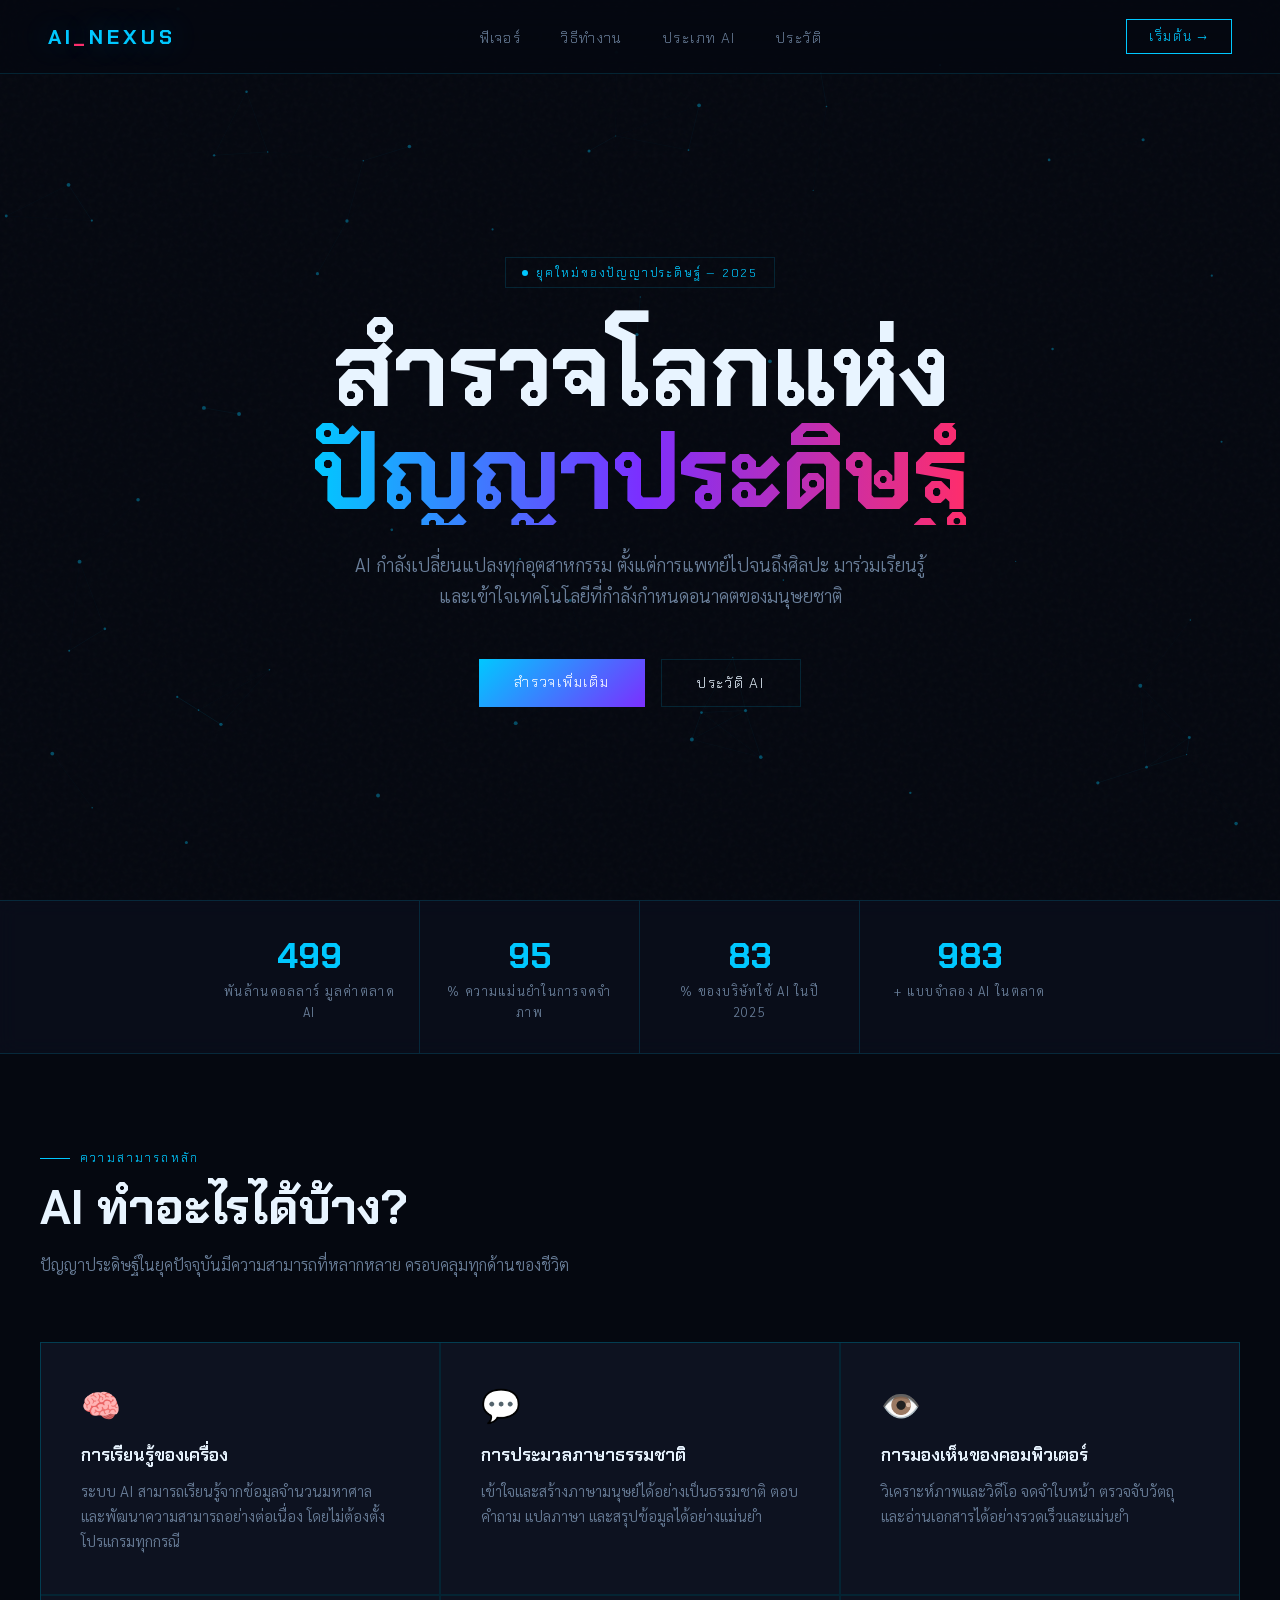
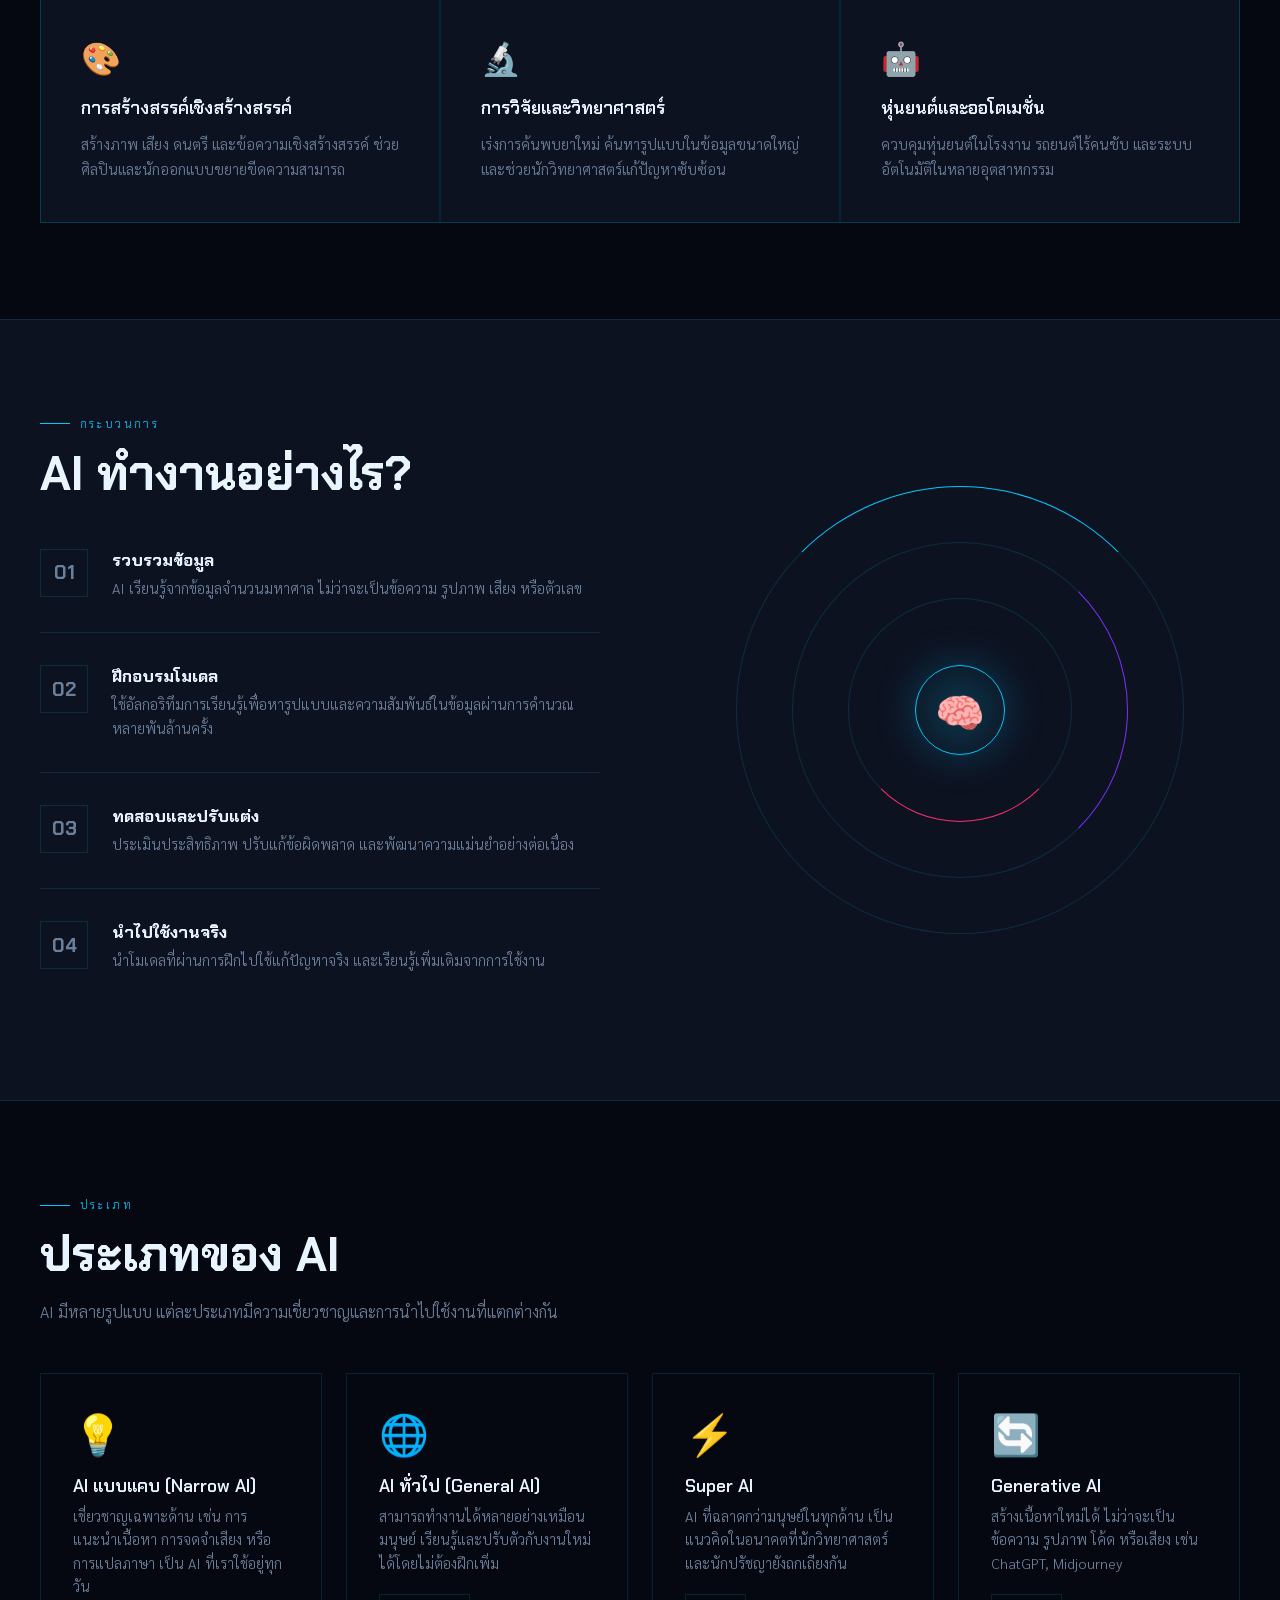
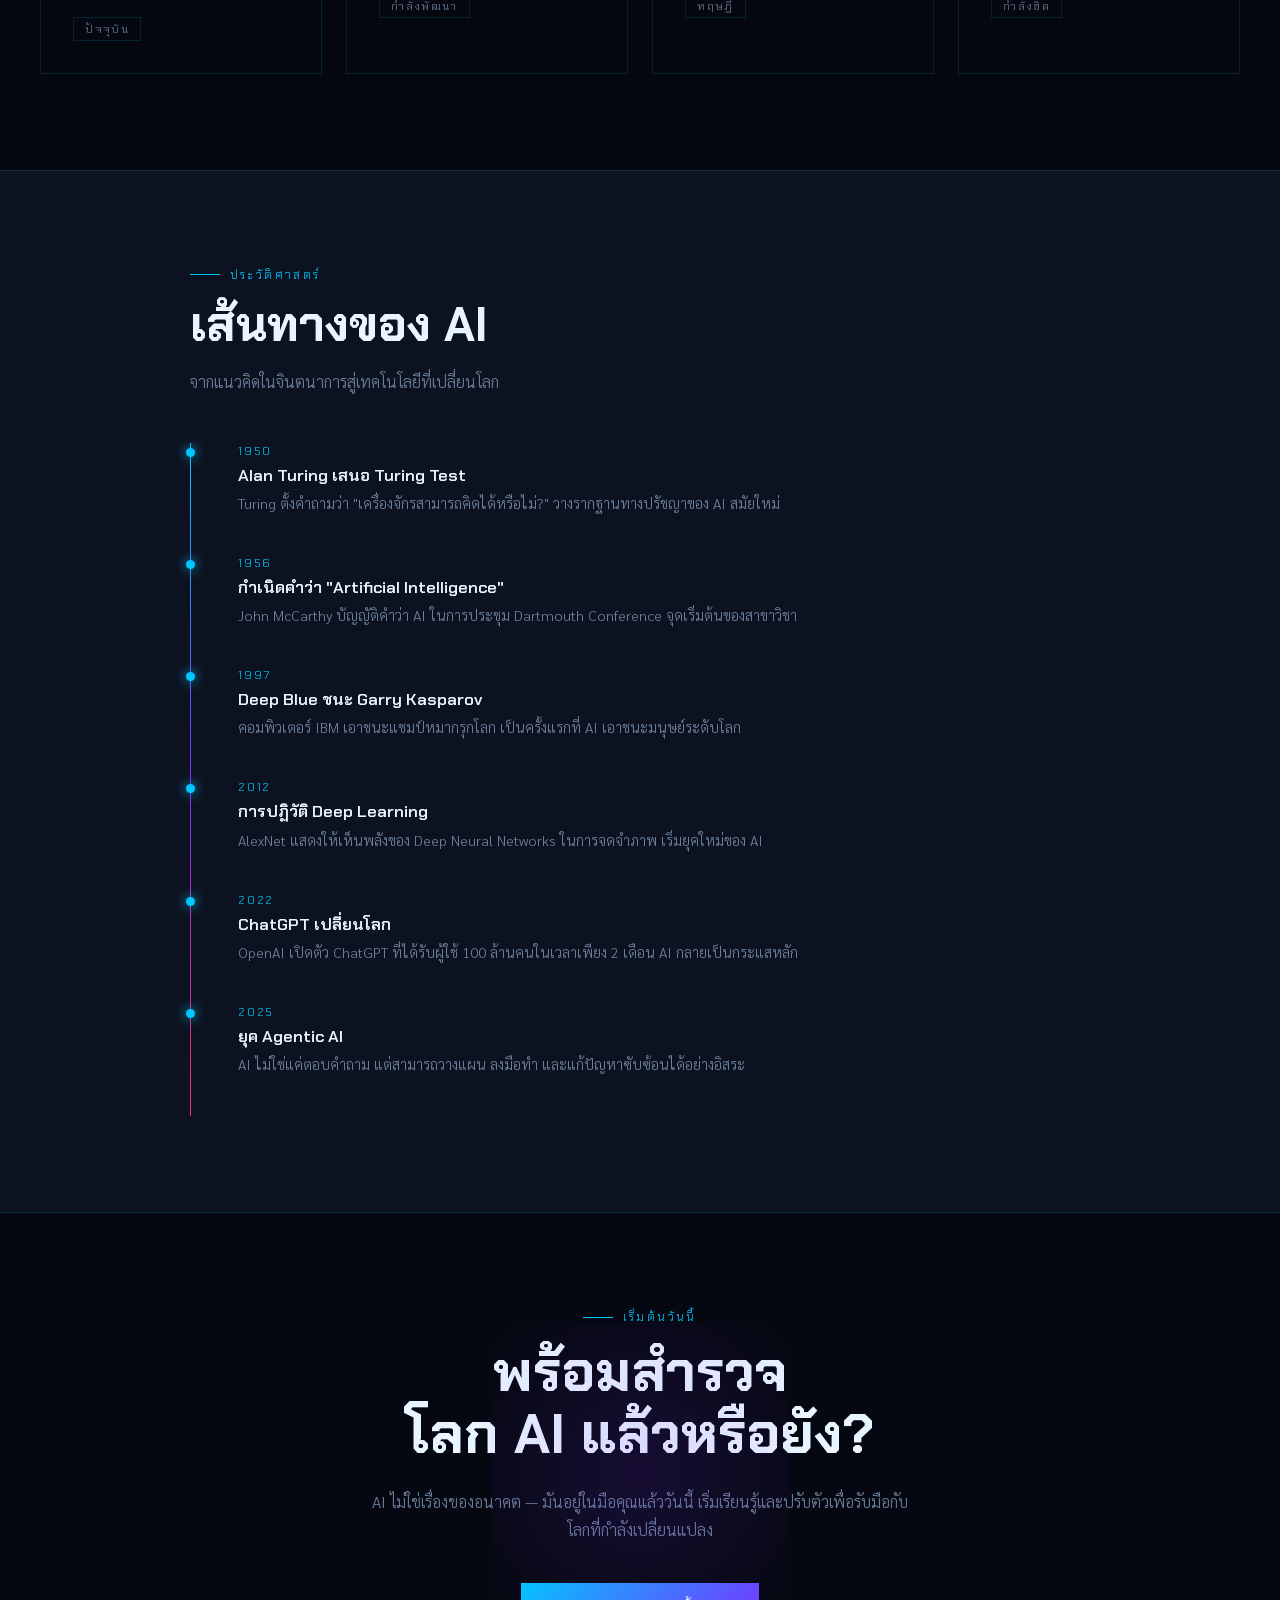
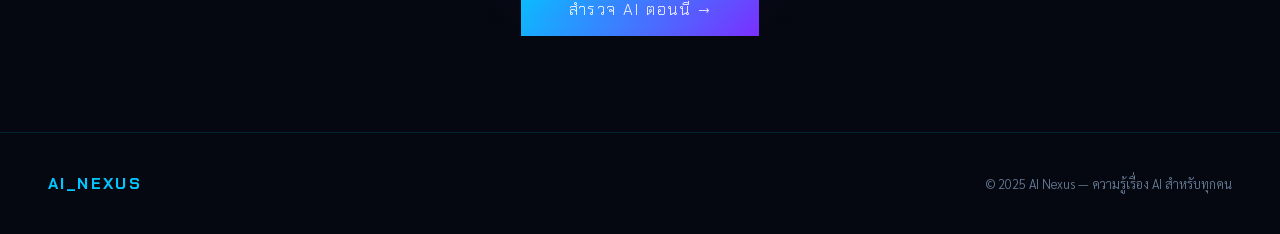
==== commit c83527c3: "Update index.html" ====
--- a/index.html
+++ b/index.html
@@ -245,7 +245,7 @@
 
 <!-- FOOTER -->
 <footer>
-  <div class="footer-logo">AliceZ</div>
+  <div class="footer-logo">AI_NEXUS</div>
   <div class="footer-copy">© 2025 AI Nexus — ความรู้เรื่อง AI สำหรับทุกคน</div>
 </footer>
 
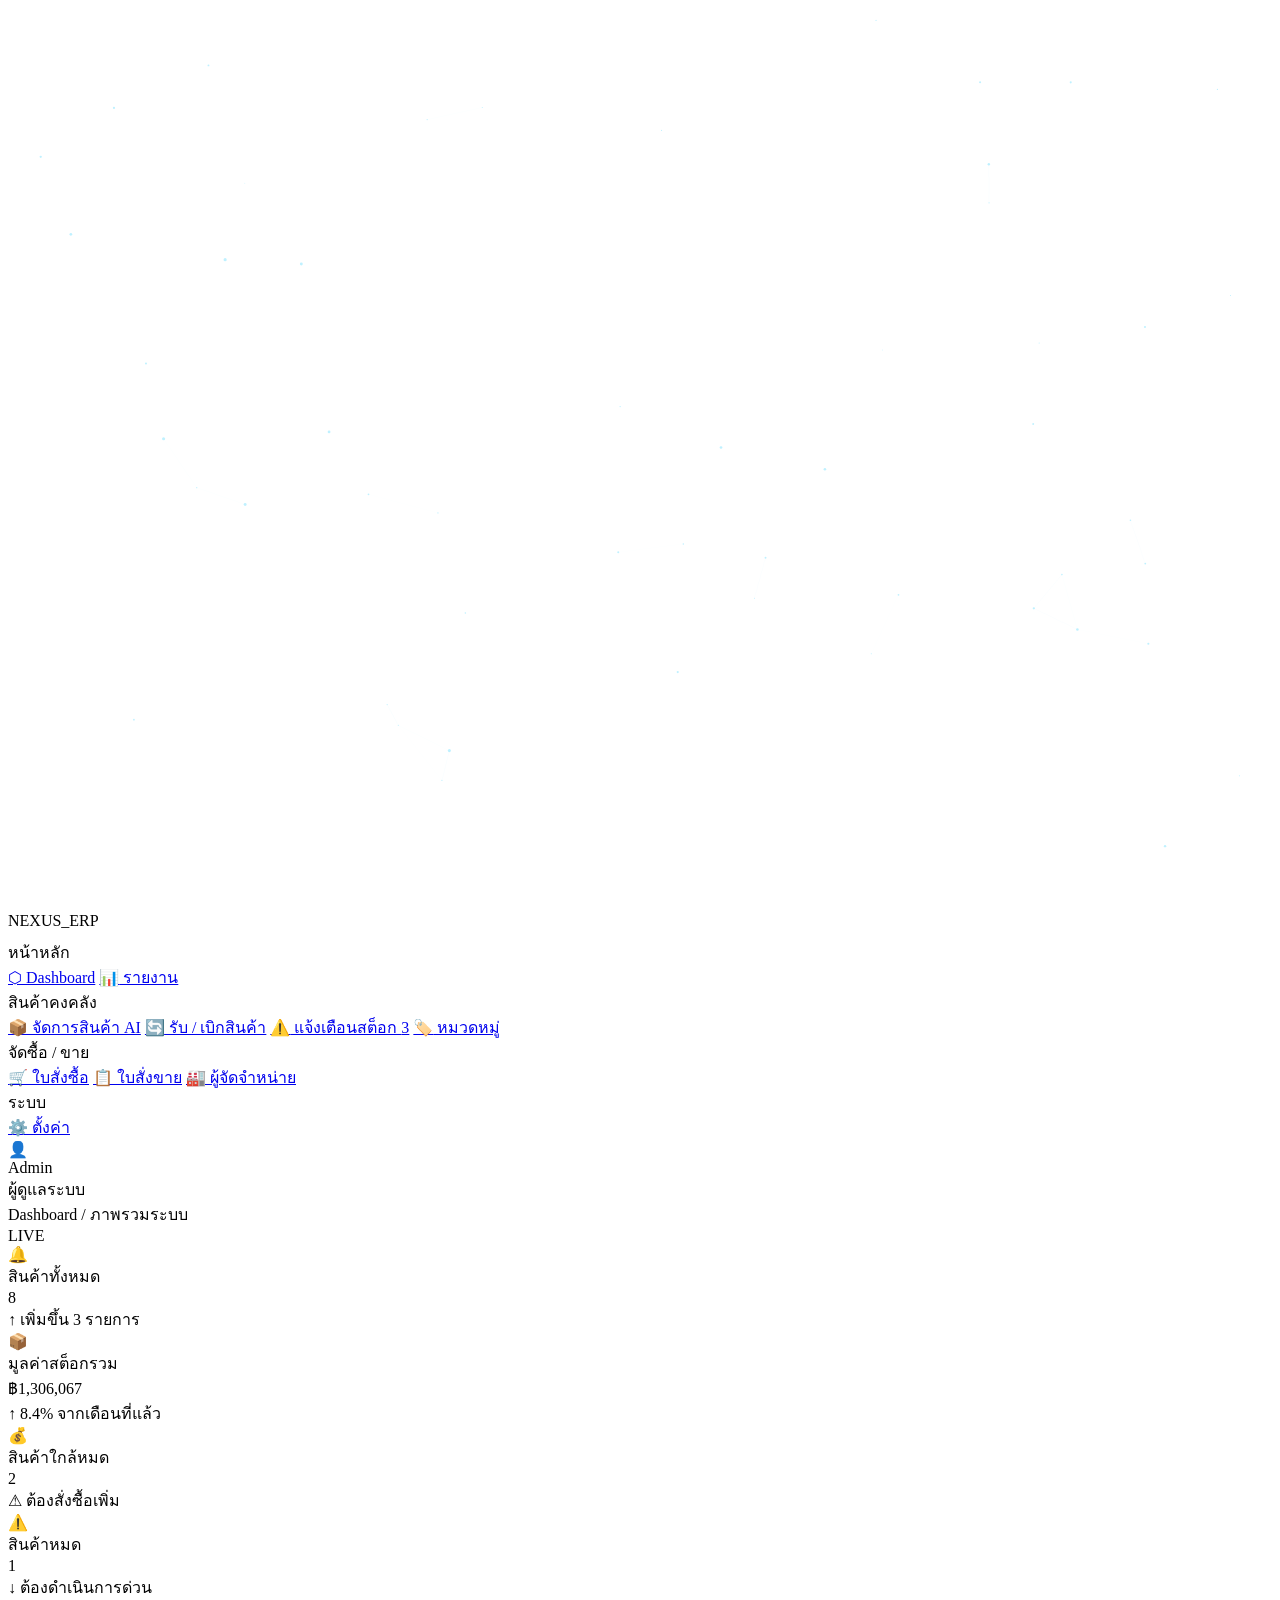
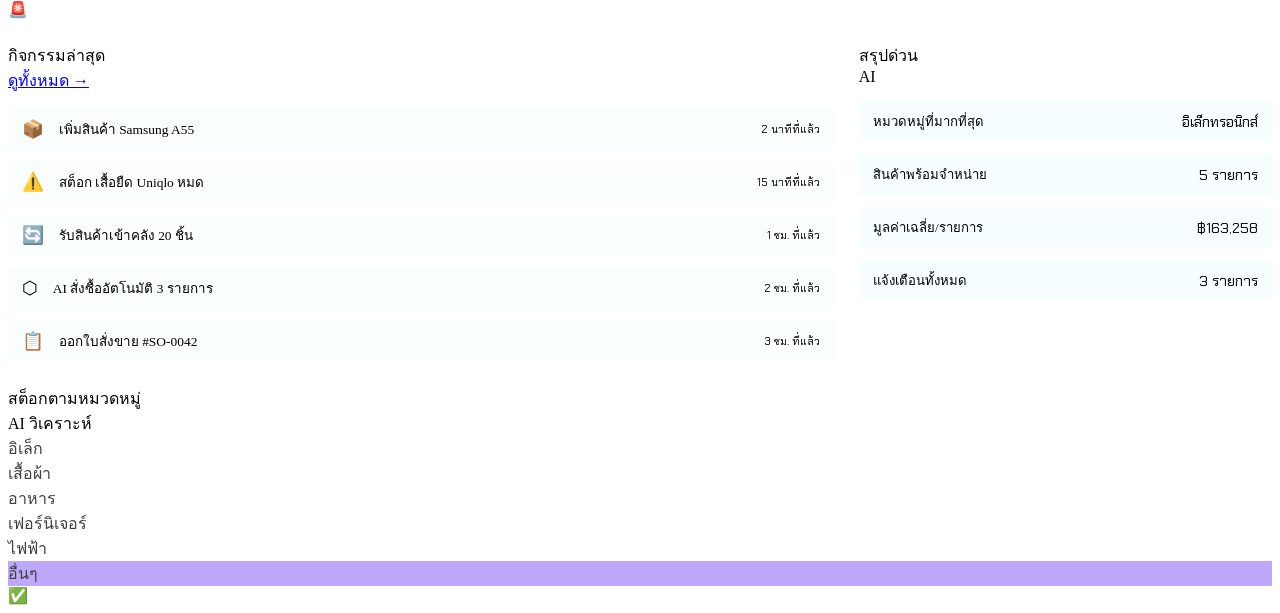
==== commit 41d1f33b: "Update index.html" ====
--- a/index.html
+++ b/index.html
@@ -1,344 +1,248 @@
 <!DOCTYPE html>
 <html lang="th">
+
 <head>
   <meta charset="UTF-8" />
-  <meta name="viewport" content="width=device-width, initial-scale=1.0"/>
-  <title>AI NEXUS — อนาคตของปัญญาประดิษฐ์</title>
-  <link href="https://fonts.googleapis.com/css2?family=Chakra+Petch:wght@300;400;600;700&family=Sarabun:wght@300;400;600&display=swap" rel="stylesheet"/>
-  <link rel="stylesheet" href="style.css"/>
+  <meta name="viewport" content="width=device-width, initial-scale=1.0" />
+  <title>NEXUS ERP — Dashboard</title>
+  <link
+    href="https://fonts.googleapis.com/css2?family=Chakra+Petch:wght@300;400;600;700&family=Sarabun:wght@300;400;600&display=swap"
+    rel="stylesheet" />
+  <link rel="stylesheet" href="shared.css" />
+  <style>
+    /* ── styles เฉพาะหน้า Dashboard ── */
+    .dash-grid {
+      display: grid;
+      grid-template-columns: 2fr 1fr;
+      gap: 1.5rem;
+      margin-top: 1.5rem;
+    }
+
+    .activity-list {
+      display: flex;
+      flex-direction: column;
+      gap: .7rem;
+      margin-top: 1rem;
+    }
+
+    .activity-item {
+      display: flex;
+      align-items: center;
+      gap: .9rem;
+      padding: .65rem .9rem;
+      border: 1px solid var(--border);
+      background: rgba(0, 200, 255, .02);
+      font-size: .84rem;
+    }
+
+    .activity-time {
+      font-family: 'Chakra Petch', monospace;
+      font-size: .68rem;
+      color: var(--muted);
+      margin-left: auto;
+      white-space: nowrap;
+    }
+
+    .quick-stats {
+      display: flex;
+      flex-direction: column;
+      gap: .8rem;
+      margin-top: 1rem;
+    }
+
+    .qs-item {
+      display: flex;
+      justify-content: space-between;
+      align-items: center;
+      padding: .6rem .9rem;
+      background: rgba(0, 200, 255, .03);
+      border: 1px solid var(--border);
+    }
+
+    .qs-label {
+      font-size: .82rem;
+      color: var(--muted);
+    }
+
+    .qs-val {
+      font-family: 'Chakra Petch', monospace;
+      font-size: .9rem;
+    }
+  </style>
 </head>
+
 <body>
 
-<canvas id="bg-canvas"></canvas>
-
-<!-- NAV -->
-<nav>
-  <div class="nav-logo">AI<span>_</span>NEXUS</div>
-  <ul class="nav-links">
-    <li><a href="#features">ฟีเจอร์</a></li>
-    <li><a href="#how">วิธีทำงาน</a></li>
-    <li><a href="#types">ประเภท AI</a></li>
-    <li><a href="#timeline">ประวัติ</a></li>
-  </ul>
-  <a href="#cta" class="nav-cta">เริ่มต้น →</a>
-</nav>
-
-<!-- HERO -->
-<section class="hero">
-  <div class="hero-badge">ยุคใหม่ของปัญญาประดิษฐ์ — 2025</div>
-  <h1>
-    <span class="line1">สำรวจโลกแห่ง</span>
-    <span class="line2">ปัญญาประดิษฐ์</span>
-  </h1>
-  <p class="hero-sub">
-    AI กำลังเปลี่ยนแปลงทุกอุตสาหกรรม ตั้งแต่การแพทย์ไปจนถึงศิลปะ
-    มาร่วมเรียนรู้และเข้าใจเทคโนโลยีที่กำลังกำหนดอนาคตของมนุษยชาติ
-  </p>
-  <div class="hero-actions">
-    <a href="#features" class="btn-primary">สำรวจเพิ่มเติม</a>
-    <a href="#timeline" class="btn-outline">ประวัติ AI</a>
+  <canvas id="bg-canvas"></canvas>
+
+  <aside class="sidebar">
+    <div class="sidebar-logo">NEXUS<span>_</span>ERP<div style="flex:1"></div>
+    </div>
+    <div style="padding:.3rem 0"></div>
+    <div class="sidebar-section">หน้าหลัก</div>
+    <a class="nav-item active" href="index.html"><span class="icon">⬡</span> Dashboard</a>
+    <a class="nav-item" href="reports.html"><span class="icon">📊</span> รายงาน</a>
+    <div class="sidebar-section">สินค้าคงคลัง</div>
+    <a class="nav-item" href="inventory.html"><span class="icon">📦</span> จัดการสินค้า <span
+        class="nav-badge">AI</span></a>
+    <a class="nav-item" href="stock-movement.html"><span class="icon">🔄</span> รับ / เบิกสินค้า</a>
+    <a class="nav-item" href="alerts.html"><span class="icon">⚠️</span> แจ้งเตือนสต็อก <span class="nav-badge"
+        id="alertBadge">-</span></a>
+    <a class="nav-item" href="categories.html"><span class="icon">🏷️</span> หมวดหมู่</a>
+    <div class="sidebar-section">จัดซื้อ / ขาย</div>
+    <a class="nav-item" href="purchase-orders.html"><span class="icon">🛒</span> ใบสั่งซื้อ</a>
+    <a class="nav-item" href="sales-orders.html"><span class="icon">📋</span> ใบสั่งขาย</a>
+    <a class="nav-item" href="suppliers.html"><span class="icon">🏭</span> ผู้จัดจำหน่าย</a>
+    <div class="sidebar-section">ระบบ</div>
+    <a class="nav-item" href="settings.html"><span class="icon">⚙️</span> ตั้งค่า</a>
+    <div class="sidebar-bottom">
+      <div class="user-info">
+        <div class="user-avatar">👤</div>
+        <div>
+          <div class="user-name">Admin</div>
+          <div class="user-role">ผู้ดูแลระบบ</div>
+        </div>
+      </div>
+    </div>
+  </aside>
+
+  <div class="main">
+    <div class="topbar">
+      <div class="topbar-title">Dashboard <span>/ ภาพรวมระบบ</span></div>
+      <div class="auto-indicator"><span class="auto-dot"></span> LIVE</div>
+      <div class="notif-btn" onclick="showToast('ตรวจสอบการแจ้งเตือนแล้ว','✅')">🔔<span class="notif-dot"></span></div>
+    </div>
+
+    <div class="page">
+      <!-- KPI -->
+      <div class="kpi-grid">
+        <div class="kpi-card c1">
+          <div class="kpi-label">สินค้าทั้งหมด</div>
+          <div class="kpi-value accent" id="kTotalItems">-</div>
+          <div class="kpi-change up">↑ เพิ่มขึ้น 3 รายการ</div>
+          <div class="kpi-icon">📦</div>
+        </div>
+        <div class="kpi-card c2">
+          <div class="kpi-label">มูลค่าสต็อกรวม</div>
+          <div class="kpi-value green" id="kTotalValue">-</div>
+          <div class="kpi-change up">↑ 8.4% จากเดือนที่แล้ว</div>
+          <div class="kpi-icon">💰</div>
+        </div>
+        <div class="kpi-card c3">
+          <div class="kpi-label">สินค้าใกล้หมด</div>
+          <div class="kpi-value yellow" id="kLow">-</div>
+          <div class="kpi-change down">⚠ ต้องสั่งซื้อเพิ่ม</div>
+          <div class="kpi-icon">⚠️</div>
+        </div>
+        <div class="kpi-card c4">
+          <div class="kpi-label">สินค้าหมด</div>
+          <div class="kpi-value red" id="kOut">-</div>
+          <div class="kpi-change down">↓ ต้องดำเนินการด่วน</div>
+          <div class="kpi-icon">🚨</div>
+        </div>
+      </div>
+
+      <!-- MAIN GRID -->
+      <div class="dash-grid">
+        <!-- Activity -->
+        <div class="chart-box">
+          <div class="sec-header">
+            <div class="sec-title">กิจกรรมล่าสุด</div>
+            <a href="inventory.html" class="btn-sm">ดูทั้งหมด →</a>
+          </div>
+          <div class="activity-list" id="activityList"></div>
+        </div>
+
+        <!-- Quick Stats -->
+        <div class="chart-box">
+          <div class="sec-header">
+            <div class="sec-title">สรุปด่วน</div>
+            <div class="ai-chip">AI</div>
+          </div>
+          <div class="quick-stats" id="quickStats"></div>
+        </div>
+      </div>
+
+      <!-- CHART -->
+      <div class="chart-box" style="margin-top:1.5rem">
+        <div class="sec-header">
+          <div class="sec-title">สต็อกตามหมวดหมู่</div>
+          <div class="ai-chip">AI วิเคราะห์</div>
+        </div>
+        <div class="mini-chart" id="categoryChart"></div>
+      </div>
+    </div>
   </div>
-</section>
-
-<!-- STATS -->
-<div class="stats-bar">
-  <div class="stat-item">
-    <span class="stat-num" data-target="500">0</span>
-    <span class="stat-label">พันล้านดอลลาร์ มูลค่าตลาด AI</span>
-  </div>
-  <div class="stat-item">
-    <span class="stat-num" data-target="97">0</span>
-    <span class="stat-label">% ความแม่นยำในการจดจำภาพ</span>
-  </div>
-  <div class="stat-item">
-    <span class="stat-num" data-target="85">0</span>
-    <span class="stat-label">% ของบริษัทใช้ AI ในปี 2025</span>
-  </div>
-  <div class="stat-item">
-    <span class="stat-num" data-target="1000">0</span>
-    <span class="stat-label">+ แบบจำลอง AI ในตลาด</span>
-  </div>
-</div>
-
-<!-- FEATURES -->
-<section>
-  <div id="features">
-    <div class="features-header reveal">
-      <div class="section-tag">ความสามารถหลัก</div>
-      <h2 class="section-title">AI ทำอะไรได้บ้าง?</h2>
-      <p class="section-desc">ปัญญาประดิษฐ์ในยุคปัจจุบันมีความสามารถที่หลากหลาย ครอบคลุมทุกด้านของชีวิต</p>
-    </div>
-    <div class="features-grid">
-      <div class="feature-card reveal">
-        <span class="feature-icon">🧠</span>
-        <div class="feature-title">การเรียนรู้ของเครื่อง</div>
-        <p class="feature-text">ระบบ AI สามารถเรียนรู้จากข้อมูลจำนวนมหาศาล และพัฒนาความสามารถอย่างต่อเนื่อง โดยไม่ต้องตั้งโปรแกรมทุกกรณี</p>
-      </div>
-      <div class="feature-card reveal">
-        <span class="feature-icon">💬</span>
-        <div class="feature-title">การประมวลภาษาธรรมชาติ</div>
-        <p class="feature-text">เข้าใจและสร้างภาษามนุษย์ได้อย่างเป็นธรรมชาติ ตอบคำถาม แปลภาษา และสรุปข้อมูลได้อย่างแม่นยำ</p>
-      </div>
-      <div class="feature-card reveal">
-        <span class="feature-icon">👁️</span>
-        <div class="feature-title">การมองเห็นของคอมพิวเตอร์</div>
-        <p class="feature-text">วิเคราะห์ภาพและวิดีโอ จดจำใบหน้า ตรวจจับวัตถุ และอ่านเอกสารได้อย่างรวดเร็วและแม่นยำ</p>
-      </div>
-      <div class="feature-card reveal">
-        <span class="feature-icon">🎨</span>
-        <div class="feature-title">การสร้างสรรค์เชิงสร้างสรรค์</div>
-        <p class="feature-text">สร้างภาพ เสียง ดนตรี และข้อความเชิงสร้างสรรค์ ช่วยศิลปินและนักออกแบบขยายขีดความสามารถ</p>
-      </div>
-      <div class="feature-card reveal">
-        <span class="feature-icon">🔬</span>
-        <div class="feature-title">การวิจัยและวิทยาศาสตร์</div>
-        <p class="feature-text">เร่งการค้นพบยาใหม่ ค้นหารูปแบบในข้อมูลขนาดใหญ่ และช่วยนักวิทยาศาสตร์แก้ปัญหาซับซ้อน</p>
-      </div>
-      <div class="feature-card reveal">
-        <span class="feature-icon">🤖</span>
-        <div class="feature-title">หุ่นยนต์และออโตเมชั่น</div>
-        <p class="feature-text">ควบคุมหุ่นยนต์ในโรงงาน รถยนต์ไร้คนขับ และระบบอัตโนมัติในหลายอุตสาหกรรม</p>
-      </div>
-    </div>
-  </div>
-</section>
-
-<!-- HOW IT WORKS -->
-<section id="how">
-  <div class="how-inner">
-    <div>
-      <div class="section-tag reveal">กระบวนการ</div>
-      <h2 class="section-title reveal">AI ทำงานอย่างไร?</h2>
-      <div class="steps">
-        <div class="step reveal">
-          <div class="step-num">01</div>
-          <div class="step-info">
-            <h3>รวบรวมข้อมูล</h3>
-            <p>AI เรียนรู้จากข้อมูลจำนวนมหาศาล ไม่ว่าจะเป็นข้อความ รูปภาพ เสียง หรือตัวเลข</p>
-          </div>
-        </div>
-        <div class="step reveal">
-          <div class="step-num">02</div>
-          <div class="step-info">
-            <h3>ฝึกอบรมโมเดล</h3>
-            <p>ใช้อัลกอริทึมการเรียนรู้เพื่อหารูปแบบและความสัมพันธ์ในข้อมูลผ่านการคำนวณหลายพันล้านครั้ง</p>
-          </div>
-        </div>
-        <div class="step reveal">
-          <div class="step-num">03</div>
-          <div class="step-info">
-            <h3>ทดสอบและปรับแต่ง</h3>
-            <p>ประเมินประสิทธิภาพ ปรับแก้ข้อผิดพลาด และพัฒนาความแม่นยำอย่างต่อเนื่อง</p>
-          </div>
-        </div>
-        <div class="step reveal">
-          <div class="step-num">04</div>
-          <div class="step-info">
-            <h3>นำไปใช้งานจริง</h3>
-            <p>นำโมเดลที่ผ่านการฝึกไปใช้แก้ปัญหาจริง และเรียนรู้เพิ่มเติมจากการใช้งาน</p>
-          </div>
-        </div>
-      </div>
-    </div>
-    <div class="brain-visual">
-      <div class="brain-ring ring1"></div>
-      <div class="brain-ring ring2"></div>
-      <div class="brain-ring ring3"></div>
-      <div class="brain-core">🧠</div>
-    </div>
-  </div>
-</section>
-
-<!-- TYPES -->
-<section>
-  <div id="types">
-    <div class="reveal">
-      <div class="section-tag">ประเภท</div>
-      <h2 class="section-title">ประเภทของ AI</h2>
-      <p class="section-desc">AI มีหลายรูปแบบ แต่ละประเภทมีความเชี่ยวชาญและการนำไปใช้งานที่แตกต่างกัน</p>
-    </div>
-    <div class="types-grid">
-      <div class="type-card reveal">
-        <span class="type-emoji">💡</span>
-        <div class="type-name">AI แบบแคบ (Narrow AI)</div>
-        <p class="type-desc">เชี่ยวชาญเฉพาะด้าน เช่น การแนะนำเนื้อหา การจดจำเสียง หรือการแปลภาษา เป็น AI ที่เราใช้อยู่ทุกวัน</p>
-        <span class="type-tag">ปัจจุบัน</span>
-      </div>
-      <div class="type-card reveal">
-        <span class="type-emoji">🌐</span>
-        <div class="type-name">AI ทั่วไป (General AI)</div>
-        <p class="type-desc">สามารถทำงานได้หลายอย่างเหมือนมนุษย์ เรียนรู้และปรับตัวกับงานใหม่ได้โดยไม่ต้องฝึกเพิ่ม</p>
-        <span class="type-tag">กำลังพัฒนา</span>
-      </div>
-      <div class="type-card reveal">
-        <span class="type-emoji">⚡</span>
-        <div class="type-name">Super AI</div>
-        <p class="type-desc">AI ที่ฉลาดกว่ามนุษย์ในทุกด้าน เป็นแนวคิดในอนาคตที่นักวิทยาศาสตร์และนักปรัชญายังถกเถียงกัน</p>
-        <span class="type-tag">ทฤษฎี</span>
-      </div>
-      <div class="type-card reveal">
-        <span class="type-emoji">🔄</span>
-        <div class="type-name">Generative AI</div>
-        <p class="type-desc">สร้างเนื้อหาใหม่ได้ ไม่ว่าจะเป็นข้อความ รูปภาพ โค้ด หรือเสียง เช่น ChatGPT, Midjourney</p>
-        <span class="type-tag">กำลังฮิต</span>
-      </div>
-    </div>
-  </div>
-</section>
-
-<!-- TIMELINE -->
-<section id="timeline">
-  <div class="timeline-inner">
-    <div class="reveal">
-      <div class="section-tag">ประวัติศาสตร์</div>
-      <h2 class="section-title">เส้นทางของ AI</h2>
-      <p class="section-desc">จากแนวคิดในจินตนาการสู่เทคโนโลยีที่เปลี่ยนโลก</p>
-    </div>
-    <div class="timeline">
-      <div class="tl-item reveal">
-        <div class="tl-year">1950</div>
-        <div class="tl-title">Alan Turing เสนอ Turing Test</div>
-        <p class="tl-desc">Turing ตั้งคำถามว่า "เครื่องจักรสามารถคิดได้หรือไม่?" วางรากฐานทางปรัชญาของ AI สมัยใหม่</p>
-      </div>
-      <div class="tl-item reveal">
-        <div class="tl-year">1956</div>
-        <div class="tl-title">กำเนิดคำว่า "Artificial Intelligence"</div>
-        <p class="tl-desc">John McCarthy บัญญัติคำว่า AI ในการประชุม Dartmouth Conference จุดเริ่มต้นของสาขาวิชา</p>
-      </div>
-      <div class="tl-item reveal">
-        <div class="tl-year">1997</div>
-        <div class="tl-title">Deep Blue ชนะ Garry Kasparov</div>
-        <p class="tl-desc">คอมพิวเตอร์ IBM เอาชนะแชมป์หมากรุกโลก เป็นครั้งแรกที่ AI เอาชนะมนุษย์ระดับโลก</p>
-      </div>
-      <div class="tl-item reveal">
-        <div class="tl-year">2012</div>
-        <div class="tl-title">การปฏิวัติ Deep Learning</div>
-        <p class="tl-desc">AlexNet แสดงให้เห็นพลังของ Deep Neural Networks ในการจดจำภาพ เริ่มยุคใหม่ของ AI</p>
-      </div>
-      <div class="tl-item reveal">
-        <div class="tl-year">2022</div>
-        <div class="tl-title">ChatGPT เปลี่ยนโลก</div>
-        <p class="tl-desc">OpenAI เปิดตัว ChatGPT ที่ได้รับผู้ใช้ 100 ล้านคนในเวลาเพียง 2 เดือน AI กลายเป็นกระแสหลัก</p>
-      </div>
-      <div class="tl-item reveal">
-        <div class="tl-year">2025</div>
-        <div class="tl-title">ยุค Agentic AI</div>
-        <p class="tl-desc">AI ไม่ใช่แค่ตอบคำถาม แต่สามารถวางแผน ลงมือทำ และแก้ปัญหาซับซ้อนได้อย่างอิสระ</p>
-      </div>
-    </div>
-  </div>
-</section>
-
-<!-- CTA -->
-<section>
-  <div id="cta" class="reveal">
-    <div class="cta-glow"></div>
-    <div class="section-tag" style="justify-content:center">เริ่มต้นวันนี้</div>
-    <h2 class="section-title" style="font-size:clamp(2rem,5vw,3.5rem)">พร้อมสำรวจ<br>โลก AI แล้วหรือยัง?</h2>
-    <p class="section-desc" style="margin:1.5rem auto 2.5rem;text-align:center">
-      AI ไม่ใช่เรื่องของอนาคต — มันอยู่ในมือคุณแล้ววันนี้
-      เริ่มเรียนรู้และปรับตัวเพื่อรับมือกับโลกที่กำลังเปลี่ยนแปลง
-    </p>
-    <a href="#features" class="btn-primary" style="font-size:1rem;padding:1rem 3rem">สำรวจ AI ตอนนี้ →</a>
-  </div>
-</section>
-
-<!-- FOOTER -->
-<footer>
-  <div class="footer-logo">AI_NEXUS</div>
-  <div class="footer-copy">© 2025 AI Nexus — ความรู้เรื่อง AI สำหรับทุกคน</div>
-</footer>
-
-<script>
-  /* ── CANVAS PARTICLE NETWORK ── */
-  const canvas = document.getElementById('bg-canvas');
-  const ctx = canvas.getContext('2d');
-  let W, H, particles = [];
-
-  function resize() {
-    W = canvas.width = window.innerWidth;
-    H = canvas.height = window.innerHeight;
-  }
-
-  function createParticles() {
-    particles = [];
-    const count = Math.floor((W * H) / 18000);
-    for (let i = 0; i < count; i++) {
-      particles.push({
-        x: Math.random() * W,
-        y: Math.random() * H,
-        vx: (Math.random() - 0.5) * 0.3,
-        vy: (Math.random() - 0.5) * 0.3,
-        r: Math.random() * 1.5 + 0.5,
-      });
-    }
-  }
-
-  function draw() {
-    ctx.clearRect(0, 0, W, H);
-    particles.forEach(p => {
-      p.x += p.vx; p.y += p.vy;
-      if (p.x < 0) p.x = W; if (p.x > W) p.x = 0;
-      if (p.y < 0) p.y = H; if (p.y > H) p.y = 0;
-      ctx.beginPath();
-      ctx.arc(p.x, p.y, p.r, 0, Math.PI * 2);
-      ctx.fillStyle = 'rgba(0,200,255,0.35)';
-      ctx.fill();
-    });
-    particles.forEach((a, i) => {
-      particles.slice(i + 1).forEach(b => {
-        const dx = a.x - b.x, dy = a.y - b.y;
-        const dist = Math.sqrt(dx * dx + dy * dy);
-        if (dist < 120) {
-          ctx.beginPath();
-          ctx.moveTo(a.x, a.y);
-          ctx.lineTo(b.x, b.y);
-          ctx.strokeStyle = `rgba(0,200,255,${0.12 * (1 - dist / 120)})`;
-          ctx.lineWidth = 0.5;
-          ctx.stroke();
-        }
-      });
-    });
-    requestAnimationFrame(draw);
-  }
-
-  window.addEventListener('resize', () => { resize(); createParticles(); });
-  resize(); createParticles(); draw();
-
-  /* ── COUNTER ANIMATION ── */
-  function animateCounter(el, target, suffix = '') {
-    let current = 0;
-    const step = target / 60;
-    const timer = setInterval(() => {
-      current += step;
-      if (current >= target) { current = target; clearInterval(timer); }
-      el.textContent = Math.floor(current) + suffix;
-    }, 20);
-  }
-
-  const counters = document.querySelectorAll('.stat-num');
-  const statsObs = new IntersectionObserver(entries => {
-    entries.forEach(e => {
-      if (e.isIntersecting) {
-        const el = e.target;
-        animateCounter(el, +el.dataset.target);
-        statsObs.unobserve(el);
-      }
-    });
-  }, { threshold: 0.5 });
-  counters.forEach(c => statsObs.observe(c));
-
-  /* ── SCROLL REVEAL ── */
-  const reveals = document.querySelectorAll('.reveal');
-  const revObs = new IntersectionObserver(entries => {
-    entries.forEach((e, i) => {
-      if (e.isIntersecting) {
-        setTimeout(() => e.target.classList.add('visible'), i * 80);
-        revObs.unobserve(e.target);
-      }
-    });
-  }, { threshold: 0.12 });
-  reveals.forEach(r => revObs.observe(r));
-</script>
+
+  <div class="toast" id="toast"><span id="toastIcon">✅</span><span id="toastMsg"></span></div>
+
+  <script src="shared.js"></script>
+  <script>
+    const products = loadProducts();
+
+    function init() {
+      const total = products.length;
+      const value = products.reduce((s, p) => s + p.price * p.stock, 0);
+      const low = products.filter(p => getStatus(p) === 'low').length;
+      const out = products.filter(p => getStatus(p) === 'out').length;
+
+      document.getElementById('kTotalItems').textContent = total;
+      document.getElementById('kTotalValue').textContent = '฿' + value.toLocaleString('th-TH');
+      document.getElementById('kLow').textContent = low;
+      document.getElementById('kOut').textContent = out;
+
+      const badge = document.getElementById('alertBadge');
+      if (badge) badge.textContent = (low + out) || '-';
+
+      // Activity (mock)
+      const acts = [
+        { icon: '📦', text: 'เพิ่มสินค้า Samsung A55', time: '2 นาทีที่แล้ว', color: 'var(--accent)' },
+        { icon: '⚠️', text: 'สต็อก เสื้อยืด Uniqlo หมด', time: '15 นาทีที่แล้ว', color: 'var(--red)' },
+        { icon: '🔄', text: 'รับสินค้าเข้าคลัง 20 ชิ้น', time: '1 ชม. ที่แล้ว', color: 'var(--green)' },
+        { icon: '⬡', text: 'AI สั่งซื้ออัตโนมัติ 3 รายการ', time: '2 ชม. ที่แล้ว', color: 'var(--accent2)' },
+        { icon: '📋', text: 'ออกใบสั่งขาย #SO-0042', time: '3 ชม. ที่แล้ว', color: 'var(--yellow)' },
+      ];
+      document.getElementById('activityList').innerHTML = acts.map(a =>
+        `<div class="activity-item">
+      <span style="color:${a.color};font-size:1.1rem">${a.icon}</span>
+      <span>${a.text}</span>
+      <span class="activity-time">${a.time}</span>
+    </div>`
+      ).join('');
+
+      // Quick Stats
+      const cats = {};
+      products.forEach(p => { cats[p.category] = (cats[p.category] || 0) + 1; });
+      const topCat = Object.entries(cats).sort((a, b) => b[1] - a[1])[0];
+      const statsData = [
+        { label: 'หมวดหมู่ที่มากที่สุด', val: topCat ? topCat[0] : '-', color: 'var(--accent)' },
+        { label: 'สินค้าพร้อมจำหน่าย', val: products.filter(p => getStatus(p) === 'in').length + ' รายการ', color: 'var(--green)' },
+        { label: 'มูลค่าเฉลี่ย/รายการ', val: total ? '฿' + (value / total).toLocaleString('th-TH', { maximumFractionDigits: 0 }) : '-', color: 'var(--yellow)' },
+        { label: 'แจ้งเตือนทั้งหมด', val: (low + out) + ' รายการ', color: (low + out) > 0 ? 'var(--red)' : 'var(--green)' },
+      ];
+      document.getElementById('quickStats').innerHTML = statsData.map(s =>
+        `<div class="qs-item">
+      <span class="qs-label">${s.label}</span>
+      <span class="qs-val" style="color:${s.color}">${s.val}</span>
+    </div>`
+      ).join('');
+
+      // Chart
+      const entries = Object.entries(cats).sort((a, b) => b[1] - a[1]).slice(0, 6);
+      const maxVal = Math.max(...entries.map(e => e[1]), 1);
+      const colors = ['var(--accent)', 'var(--accent2)', 'var(--green)', 'var(--yellow)', 'var(--accent3)', '#a78bfa'];
+      document.getElementById('categoryChart').innerHTML = entries.map((e, i) => {
+        const h = Math.max(6, Math.round(e[1] / maxVal * 100));
+        const short = e[0].replace('อิเล็กทรอนิกส์', 'อิเล็ก').replace('เครื่องใช้ไฟฟ้า', 'ไฟฟ้า').replace('อาหาร / เครื่องดื่ม', 'อาหาร');
+        return `<div class="bar" style="height:${h}%;background:${colors[i]};opacity:.75" title="${e[0]}: ${e[1]} รายการ">
+      <span class="bar-label">${short}</span>
+    </div>`;
+      }).join('');
+    }
+
+    initCanvas();
+    init();
+  </script>
 </body>
-</html>
+
+</html>
